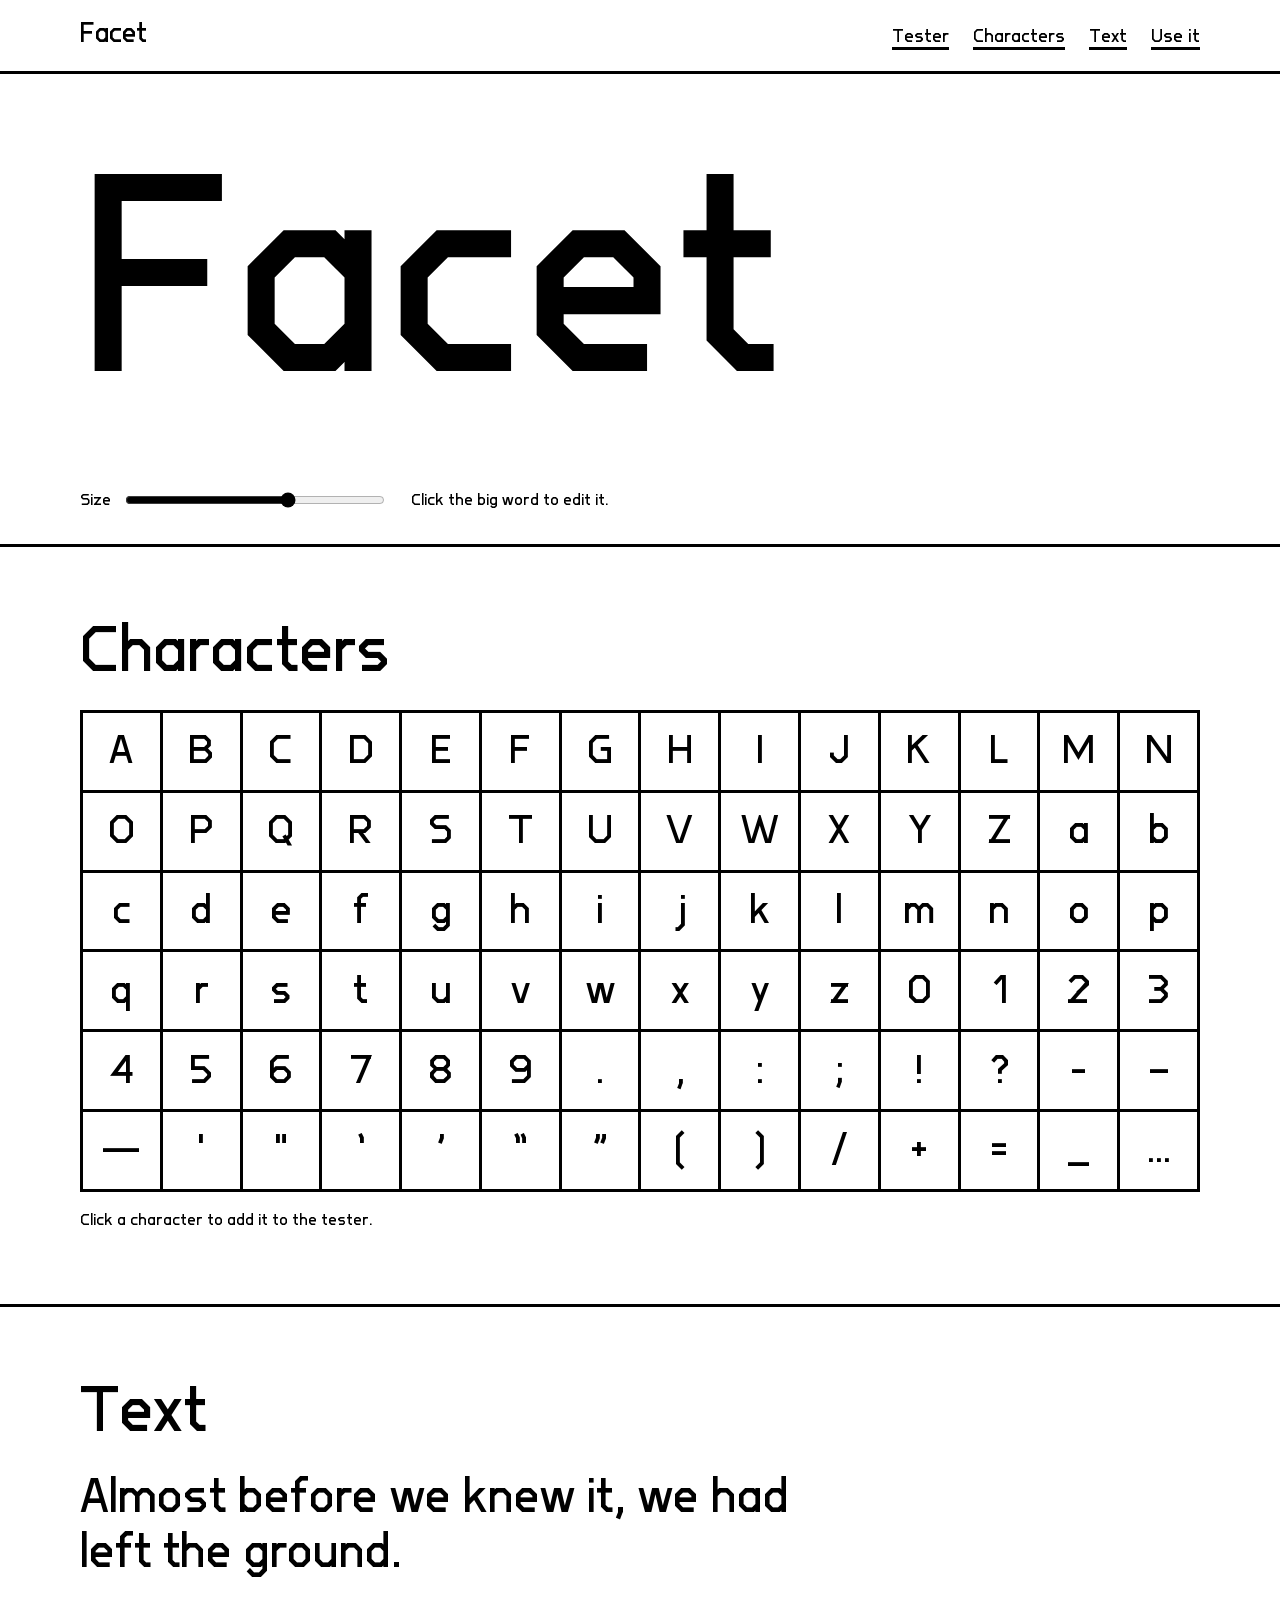
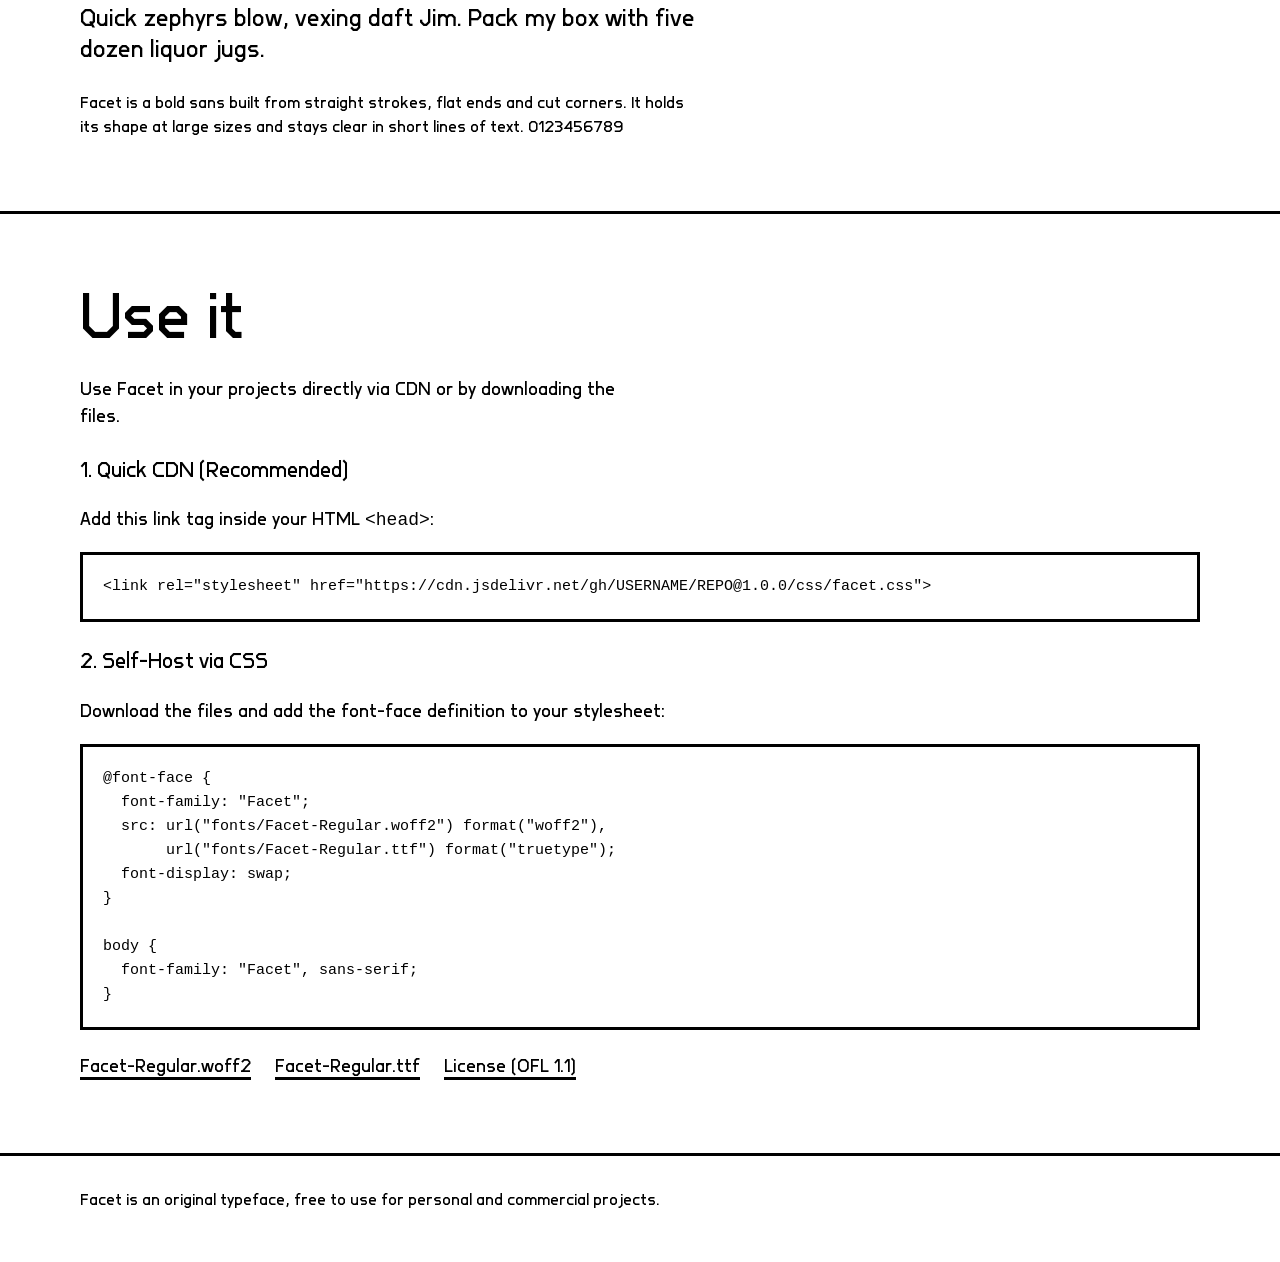
==== index.html @ 64d7d3c1 "Rename license file to LICENSE and update link" ====
<!DOCTYPE html>
<html lang="en">
<head>
<meta charset="utf-8">
<meta name="viewport" content="width=device-width, initial-scale=1">
<title>Facet</title>
<meta name="description" content="Facet is a bold sans built from straight strokes, flat ends and cut corners.">
<link rel="icon" href="data:image/svg+xml,%3Csvg xmlns='http://www.w3.org/2000/svg' viewBox='0 0 100 100'%3E%3Crect width='100' height='100' fill='%23000'/%3E%3Cpath d='M30 78V22h42v12H44v10h24v12H44v22z' fill='%23fff'/%3E%3C/svg%3E">
<link rel="preload" href="fonts/Facet-Regular.woff2" as="font" type="font/woff2" crossorigin>
<link rel="stylesheet" href="css/style.css">
</head>
<body>
<header>
  <div class="wrap">
    <p class="mark">Facet</p>
    <nav aria-label="Sections">
      <a href="#tester">Tester</a>
      <a href="#characters">Characters</a>
      <a href="#text">Text</a>
      <a href="#use">Use it</a>
    </nav>
  </div>
</header>

<main>
  <section id="tester">
    <div class="wrap">
      <h1 class="stage" id="stage" contenteditable="true" spellcheck="false" role="textbox" aria-label="Type here to test the font">Facet</h1>
      <div class="controls">
        <label for="size">Size
          <input id="size" type="range" min="30" max="140" value="100">
        </label>
        <span>Click the big word to edit it.</span>
      </div>
    </div>
  </section>

  <section id="characters">
    <div class="wrap">
      <h2>Characters</h2>
      <div class="grid" id="grid"></div>
      <p class="hint">Click a character to add it to the tester.</p>
    </div>
  </section>

  <section id="text">
    <div class="wrap">
      <h2>Text</h2>
      <p class="sample s48">Almost before we knew it, we had left the ground.</p>
      <p class="sample s24">Quick zephyrs blow, vexing daft Jim. Pack my box with five dozen liquor jugs.</p>
      <p class="sample s16">Facet is a bold sans built from straight strokes, flat ends and cut corners. It holds its shape at large sizes and stays clear in short lines of text. 0123456789</p>
    </div>
  </section>

  <section id="use">
    <div class="wrap">
      <h2>Use it</h2>
      <p class="lead">Use Facet in your projects directly via CDN or by downloading the files.</p>

      <h3>1. Quick CDN (Recommended)</h3>
      <p>Add this link tag inside your HTML <code>&lt;head&gt;</code>:</p>
      <pre class="code"><code>&lt;link rel="stylesheet" href="https://cdn.jsdelivr.net/gh/USERNAME/REPO@1.0.0/css/facet.css"&gt;</code></pre>

      <h3>2. Self-Host via CSS</h3>
      <p>Download the files and add the font-face definition to your stylesheet:</p>
      <pre class="code"><code>@font-face {
  font-family: "Facet";
  src: url("fonts/Facet-Regular.woff2") format("woff2"),
       url("fonts/Facet-Regular.ttf") format("truetype");
  font-display: swap;
}

body {
  font-family: "Facet", sans-serif;
}</code></pre>

      <p class="downloads">
        <a href="fonts/Facet-Regular.woff2" download>Facet-Regular.woff2</a>
        <a href="fonts/Facet-Regular.ttf" download>Facet-Regular.ttf</a>
        <a href="LICENSE" download>License (OFL 1.1)</a>
      </p>
    </div>
  </section>
</main>

<footer>
  <div class="wrap">
    <p>Facet is an original typeface, free to use for personal and commercial projects.</p>
  </div>
</footer>

<script src="js/main.js"></script>
</body>
</html>
---- css/style.css ----
@font-face {
  font-family: "Facet";
  src: url("../fonts/Facet-Regular.woff2") format("woff2"),
       url("../fonts/Facet-Regular.ttf") format("truetype");
  font-display: swap;
}

:root {
  color-scheme: light;
  --bg: #ffffff;
  --fg: #000000;
  --line: 3px;
}

*, *::before, *::after { box-sizing: border-box; }

html { scroll-behavior: smooth; }
@media (prefers-reduced-motion: reduce) { html { scroll-behavior: auto; } }

body {
  margin: 0;
  background: var(--bg);
  color: var(--fg);
  font-family: "Facet", "Helvetica Neue", Arial, sans-serif;
  font-size: 18px;
  line-height: 1.5;
}

a { color: inherit; text-decoration: underline; text-decoration-thickness: 3px; text-underline-offset: 5px; }
a:hover { text-decoration: none; }
:focus-visible { outline: 3px solid var(--fg); outline-offset: 3px; }

.wrap { max-width: 1200px; margin: 0 auto; padding: 0 clamp(16px, 4vw, 40px); }

header { border-bottom: var(--line) solid var(--fg); }
header .wrap { display: flex; flex-wrap: wrap; align-items: baseline; justify-content: space-between; gap: 8px 32px; padding-top: 20px; padding-bottom: 20px; }
.mark { margin: 0; font-size: 28px; line-height: 1; }
nav { display: flex; flex-wrap: wrap; gap: 8px 24px; }

section { border-bottom: var(--line) solid var(--fg); padding: clamp(32px, 6vw, 72px) 0; }
h2 { margin: 0 0 24px; font-size: clamp(36px, 6vw, 64px); font-weight: normal; line-height: 1.05; }

/* tester */
#tester { padding-bottom: 32px; }
.stage {
  --k: 1;
  margin: 0;
  font-size: calc(clamp(80px, 22vw, 320px) * var(--k));
  font-weight: normal;
  line-height: 1;
  min-height: 1.1em;
  overflow-wrap: anywhere;
  outline-offset: 8px;
  cursor: text;
}
.controls { display: flex; flex-wrap: wrap; align-items: center; gap: 12px 24px; margin-top: 32px; font-size: 16px; }
.controls label { display: flex; align-items: center; gap: 12px; }
input[type="range"] { accent-color: var(--fg); width: min(260px, 60vw); }

/* characters */
.grid {
  display: grid;
  grid-template-columns: repeat(auto-fill, minmax(76px, 1fr));
  gap: var(--line);
  background: var(--fg);
  border: var(--line) solid var(--fg);
}
.grid button {
  font: inherit;
  font-size: 40px;
  line-height: 1;
  aspect-ratio: 1;
  background: var(--bg);
  color: var(--fg);
  border: 0;
  border-radius: 0;
  cursor: pointer;
  padding: 0;
}
.grid button:hover, .grid button:focus-visible { background: var(--fg); color: var(--bg); outline: none; }
.hint { margin: 16px 0 0; font-size: 16px; }

/* text sizes */
.sample { margin: 0 0 24px; }
.s48 { font-size: clamp(32px, 6vw, 48px); line-height: 1.15; max-width: 24ch; }
.s24 { font-size: 24px; line-height: 1.3; max-width: 44ch; }
.s16 { font-size: 16px; line-height: 1.5; max-width: 62ch; margin-bottom: 0; }

/* use it */
.lead { margin: 0 0 24px; max-width: 52ch; }
.code {
  margin: 0 0 24px;
  padding: 20px;
  overflow-x: auto;
  border: var(--line) solid var(--fg);
  font-family: ui-monospace, "SFMono-Regular", Menlo, Consolas, monospace;
  font-size: 15px;
  line-height: 1.6;
}
.downloads { display: flex; flex-wrap: wrap; gap: 8px 24px; margin: 0; }

footer .wrap { padding-top: 32px; padding-bottom: 48px; font-size: 16px; }
footer p { margin: 0; max-width: 62ch; }
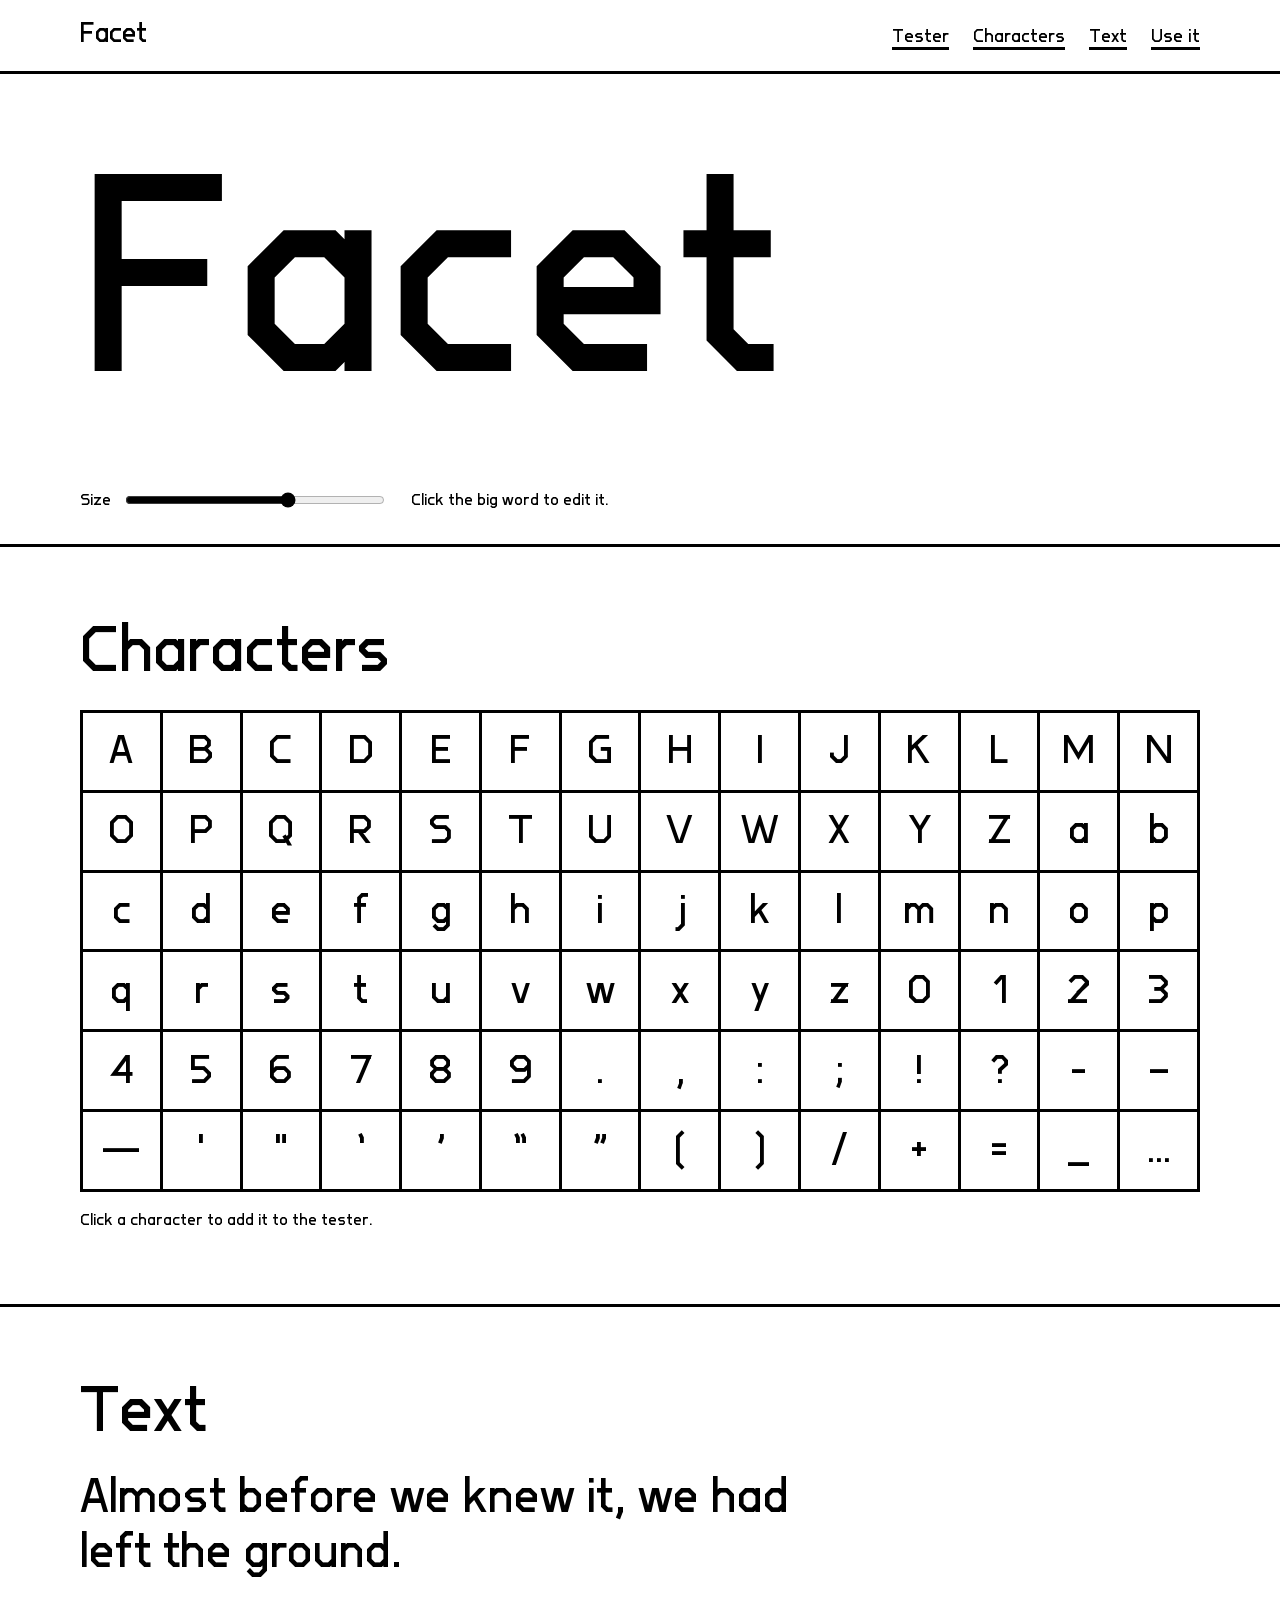
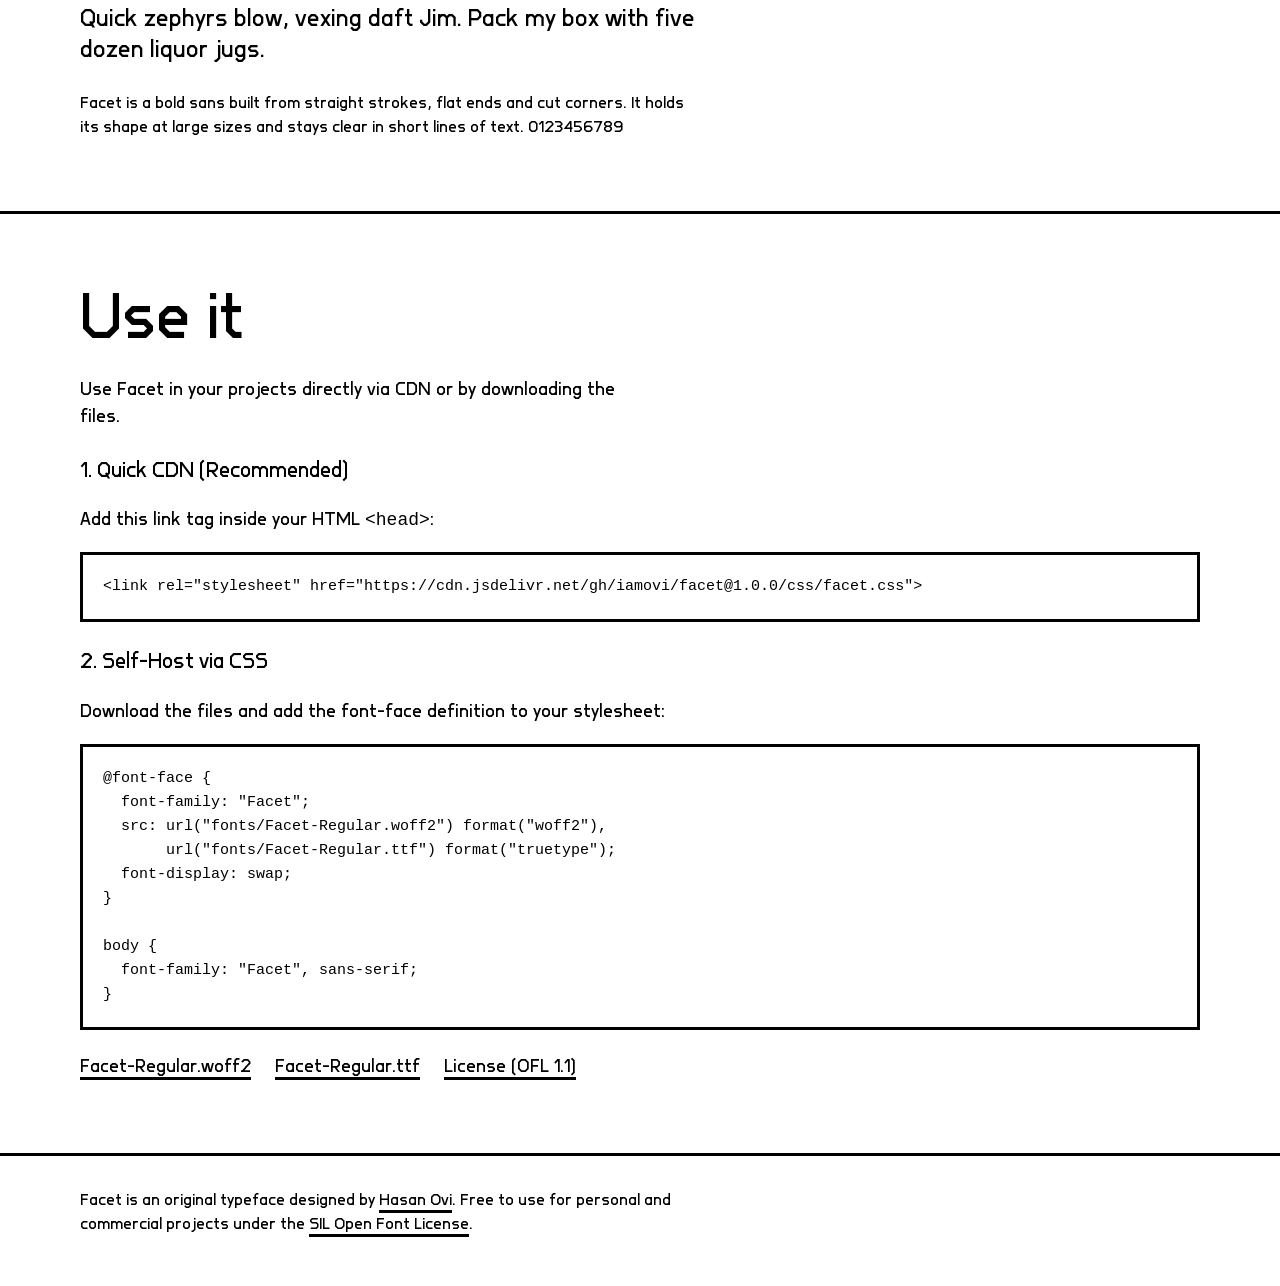
==== commit 2d875552: "Configure attribution for Hasan Ovi (iamovi) and add README.md" ====
--- a/index.html
+++ b/index.html
@@ -59,7 +59,7 @@
 
       <h3>1. Quick CDN (Recommended)</h3>
       <p>Add this link tag inside your HTML <code>&lt;head&gt;</code>:</p>
-      <pre class="code"><code>&lt;link rel="stylesheet" href="https://cdn.jsdelivr.net/gh/USERNAME/REPO@1.0.0/css/facet.css"&gt;</code></pre>
+      <pre class="code"><code>&lt;link rel="stylesheet" href="https://cdn.jsdelivr.net/gh/iamovi/facet@1.0.0/css/facet.css"&gt;</code></pre>
 
       <h3>2. Self-Host via CSS</h3>
       <p>Download the files and add the font-face definition to your stylesheet:</p>
@@ -85,7 +85,7 @@
 
 <footer>
   <div class="wrap">
-    <p>Facet is an original typeface, free to use for personal and commercial projects.</p>
+    <p>Facet is an original typeface designed by <a href="https://github.com/iamovi" target="_blank" rel="noopener">Hasan Ovi</a>. Free to use for personal and commercial projects under the <a href="LICENSE">SIL Open Font License</a>.</p>
   </div>
 </footer>
 
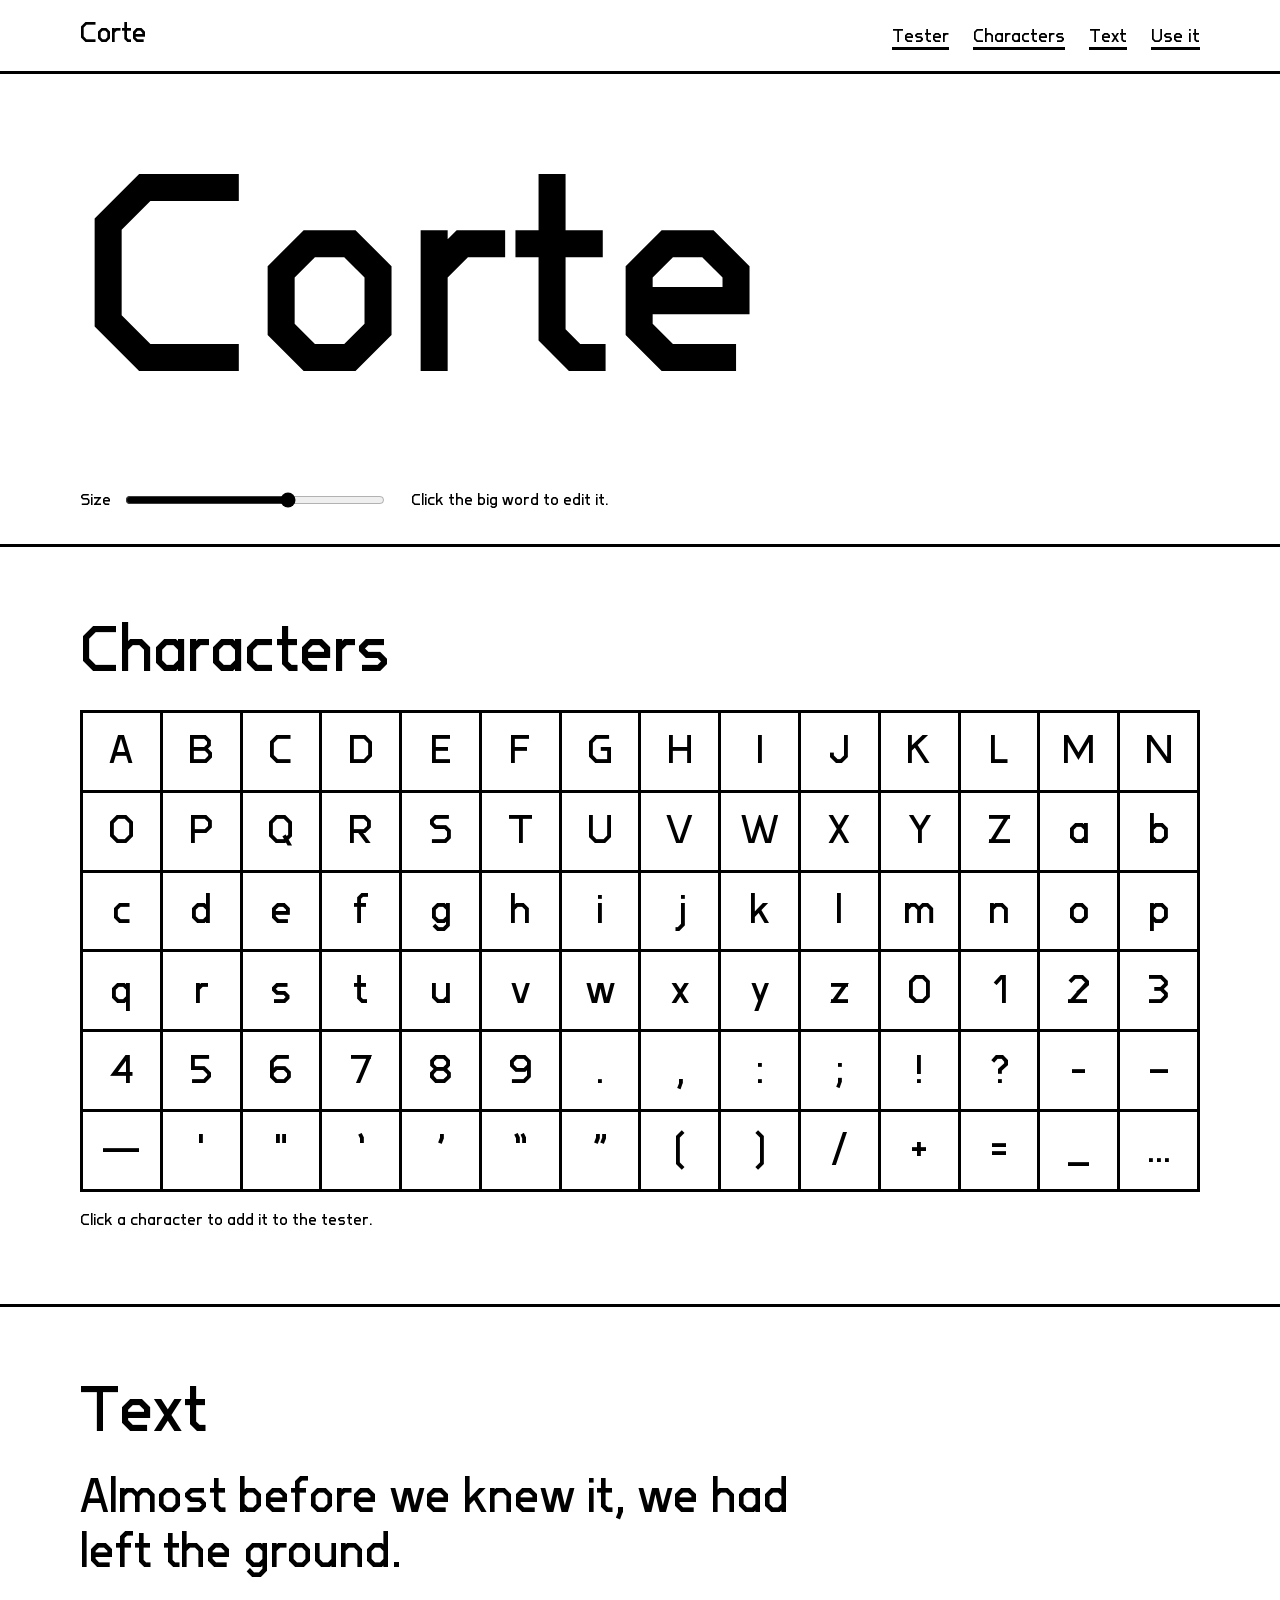
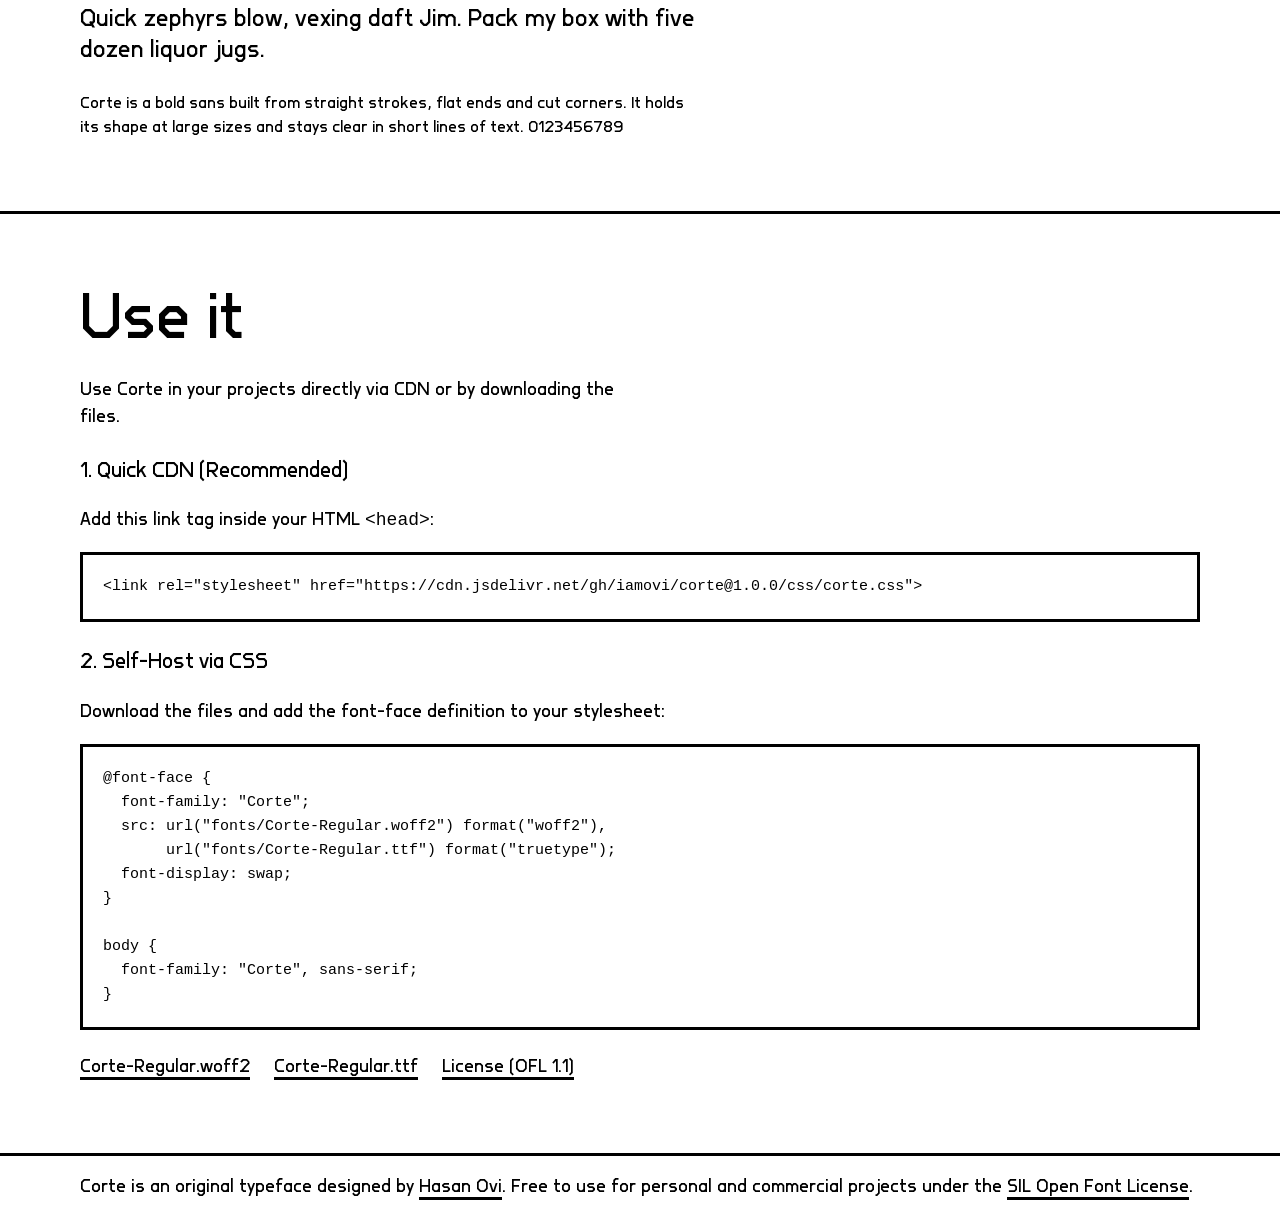
==== commit 9d52b432: "Rebrand font from Facet to Corte" ====
--- a/index.html
+++ b/index.html
@@ -3,16 +3,16 @@
 <head>
 <meta charset="utf-8">
 <meta name="viewport" content="width=device-width, initial-scale=1">
-<title>Facet</title>
-<meta name="description" content="Facet is a bold sans built from straight strokes, flat ends and cut corners.">
+<title>Corte</title>
+<meta name="description" content="Corte is a bold sans built from straight strokes, flat ends and cut corners.">
 <link rel="icon" href="data:image/svg+xml,%3Csvg xmlns='http://www.w3.org/2000/svg' viewBox='0 0 100 100'%3E%3Crect width='100' height='100' fill='%23000'/%3E%3Cpath d='M30 78V22h42v12H44v10h24v12H44v22z' fill='%23fff'/%3E%3C/svg%3E">
-<link rel="preload" href="fonts/Facet-Regular.woff2" as="font" type="font/woff2" crossorigin>
+<link rel="preload" href="fonts/Corte-Regular.woff2" as="font" type="font/woff2" crossorigin>
 <link rel="stylesheet" href="css/style.css">
 </head>
 <body>
 <header>
   <div class="wrap">
-    <p class="mark">Facet</p>
+    <p class="mark">Corte</p>
     <nav aria-label="Sections">
       <a href="#tester">Tester</a>
       <a href="#characters">Characters</a>
@@ -25,7 +25,7 @@
 <main>
   <section id="tester">
     <div class="wrap">
-      <h1 class="stage" id="stage" contenteditable="true" spellcheck="false" role="textbox" aria-label="Type here to test the font">Facet</h1>
+      <h1 class="stage" id="stage" contenteditable="true" spellcheck="false" role="textbox" aria-label="Type here to test the font">Corte</h1>
       <div class="controls">
         <label for="size">Size
           <input id="size" type="range" min="30" max="140" value="100">
@@ -48,35 +48,35 @@
       <h2>Text</h2>
       <p class="sample s48">Almost before we knew it, we had left the ground.</p>
       <p class="sample s24">Quick zephyrs blow, vexing daft Jim. Pack my box with five dozen liquor jugs.</p>
-      <p class="sample s16">Facet is a bold sans built from straight strokes, flat ends and cut corners. It holds its shape at large sizes and stays clear in short lines of text. 0123456789</p>
+      <p class="sample s16">Corte is a bold sans built from straight strokes, flat ends and cut corners. It holds its shape at large sizes and stays clear in short lines of text. 0123456789</p>
     </div>
   </section>
 
   <section id="use">
     <div class="wrap">
       <h2>Use it</h2>
-      <p class="lead">Use Facet in your projects directly via CDN or by downloading the files.</p>
+      <p class="lead">Use Corte in your projects directly via CDN or by downloading the files.</p>
 
       <h3>1. Quick CDN (Recommended)</h3>
       <p>Add this link tag inside your HTML <code>&lt;head&gt;</code>:</p>
-      <pre class="code"><code>&lt;link rel="stylesheet" href="https://cdn.jsdelivr.net/gh/iamovi/facet@1.0.0/css/facet.css"&gt;</code></pre>
+      <pre class="code"><code>&lt;link rel="stylesheet" href="https://cdn.jsdelivr.net/gh/iamovi/corte@1.0.0/css/corte.css"&gt;</code></pre>
 
       <h3>2. Self-Host via CSS</h3>
       <p>Download the files and add the font-face definition to your stylesheet:</p>
       <pre class="code"><code>@font-face {
-  font-family: "Facet";
-  src: url("fonts/Facet-Regular.woff2") format("woff2"),
-       url("fonts/Facet-Regular.ttf") format("truetype");
+  font-family: "Corte";
+  src: url("fonts/Corte-Regular.woff2") format("woff2"),
+       url("fonts/Corte-Regular.ttf") format("truetype");
   font-display: swap;
 }
 
 body {
-  font-family: "Facet", sans-serif;
+  font-family: "Corte", sans-serif;
 }</code></pre>
 
       <p class="downloads">
-        <a href="fonts/Facet-Regular.woff2" download>Facet-Regular.woff2</a>
-        <a href="fonts/Facet-Regular.ttf" download>Facet-Regular.ttf</a>
+        <a href="fonts/Corte-Regular.woff2" download>Corte-Regular.woff2</a>
+        <a href="fonts/Corte-Regular.ttf" download>Corte-Regular.ttf</a>
         <a href="LICENSE" download>License (OFL 1.1)</a>
       </p>
     </div>
@@ -85,7 +85,7 @@
 
 <footer>
   <div class="wrap">
-    <p>Facet is an original typeface designed by <a href="https://github.com/iamovi" target="_blank" rel="noopener">Hasan Ovi</a>. Free to use for personal and commercial projects under the <a href="LICENSE">SIL Open Font License</a>.</p>
+    <p>Corte is an original typeface designed by <a href="https://github.com/iamovi" target="_blank" rel="noopener">Hasan Ovi</a>. Free to use for personal and commercial projects under the <a href="LICENSE">SIL Open Font License</a>.</p>
   </div>
 </footer>
 
--- a/css/style.css
+++ b/css/style.css
@@ -1,7 +1,7 @@
 @font-face {
-  font-family: "Facet";
-  src: url("../fonts/Facet-Regular.woff2") format("woff2"),
-       url("../fonts/Facet-Regular.ttf") format("truetype");
+  font-family: "Corte";
+  src: url("../fonts/Corte-Regular.woff2") format("woff2"),
+       url("../fonts/Corte-Regular.ttf") format("truetype");
   font-display: swap;
 }
 
@@ -21,7 +21,7 @@
   margin: 0;
   background: var(--bg);
   color: var(--fg);
-  font-family: "Facet", "Helvetica Neue", Arial, sans-serif;
+  font-family: "Corte", "Helvetica Neue", Arial, sans-serif;
   font-size: 18px;
   line-height: 1.5;
 }
@@ -98,6 +98,3 @@
   line-height: 1.6;
 }
 .downloads { display: flex; flex-wrap: wrap; gap: 8px 24px; margin: 0; }
-
-footer .wrap { padding-top: 32px; padding-bottom: 48px; font-size: 16px; }
-footer p { margin: 0; max-width: 62ch; }
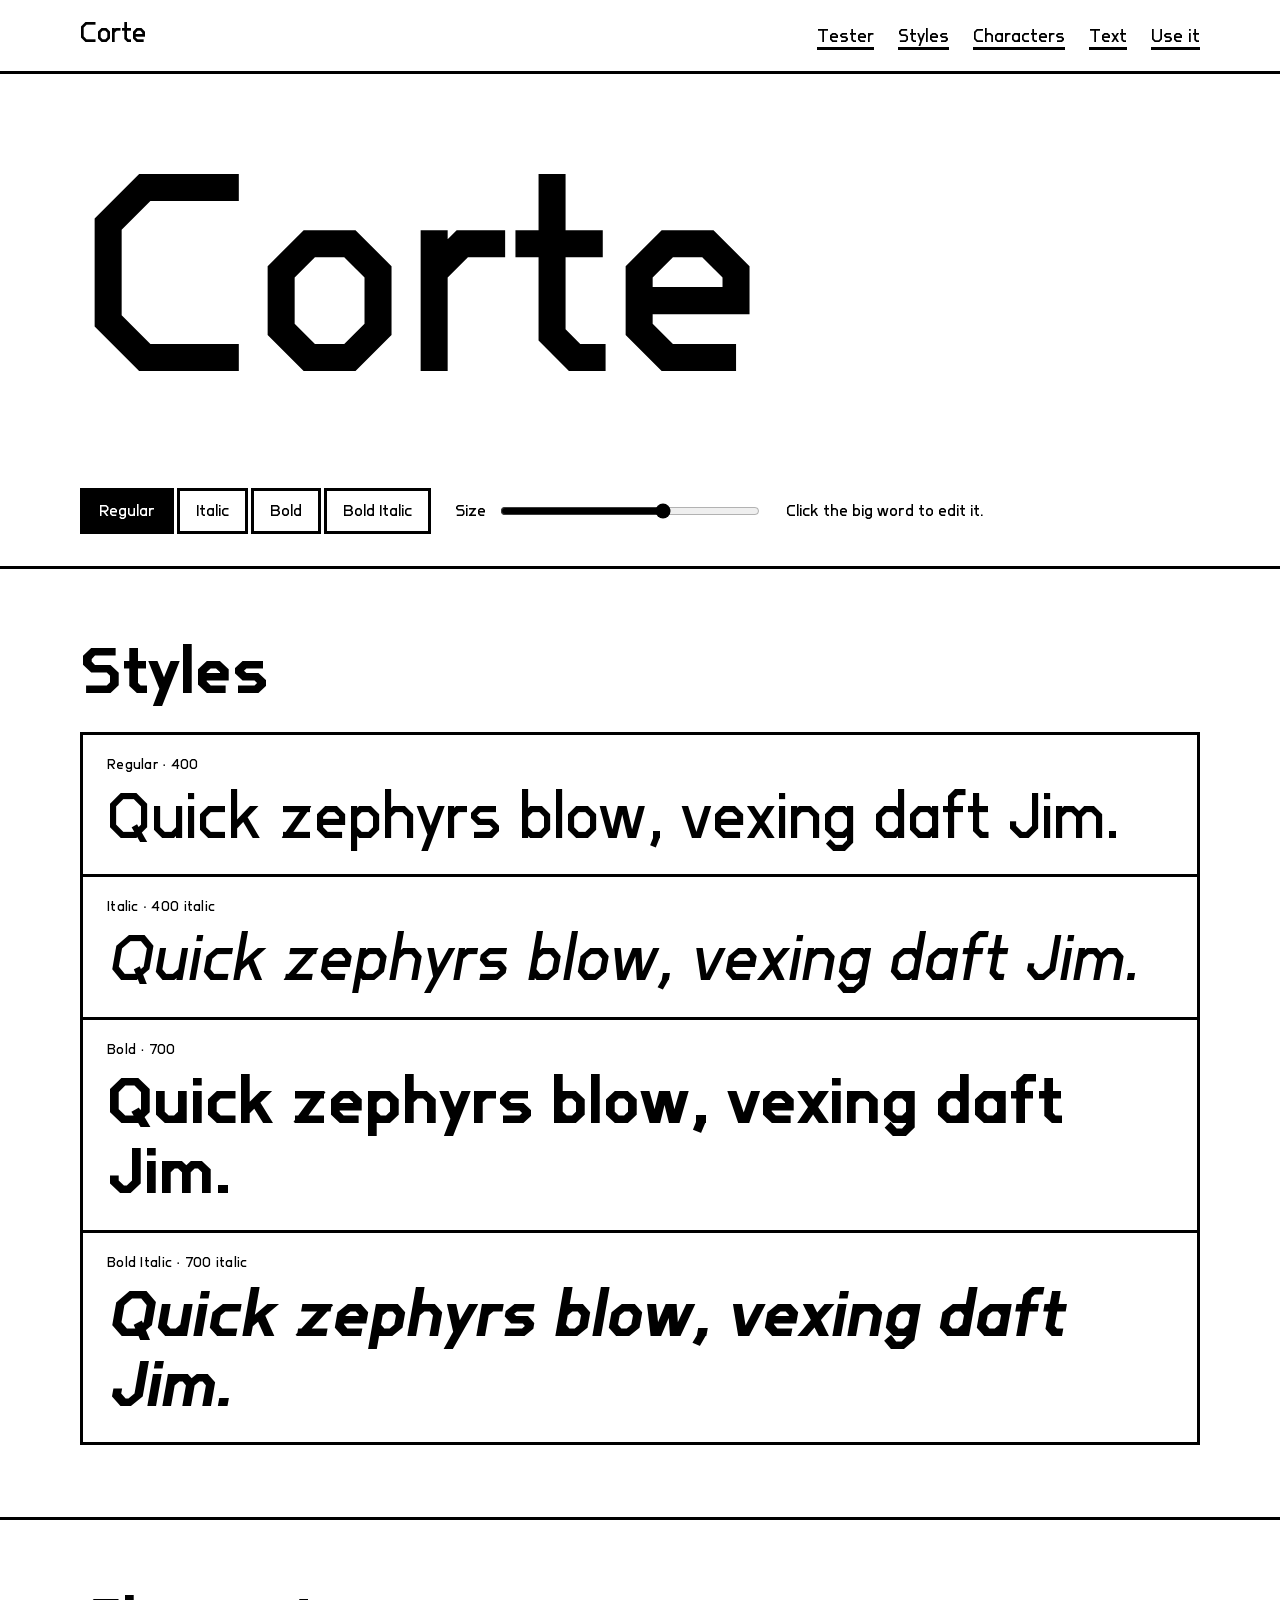
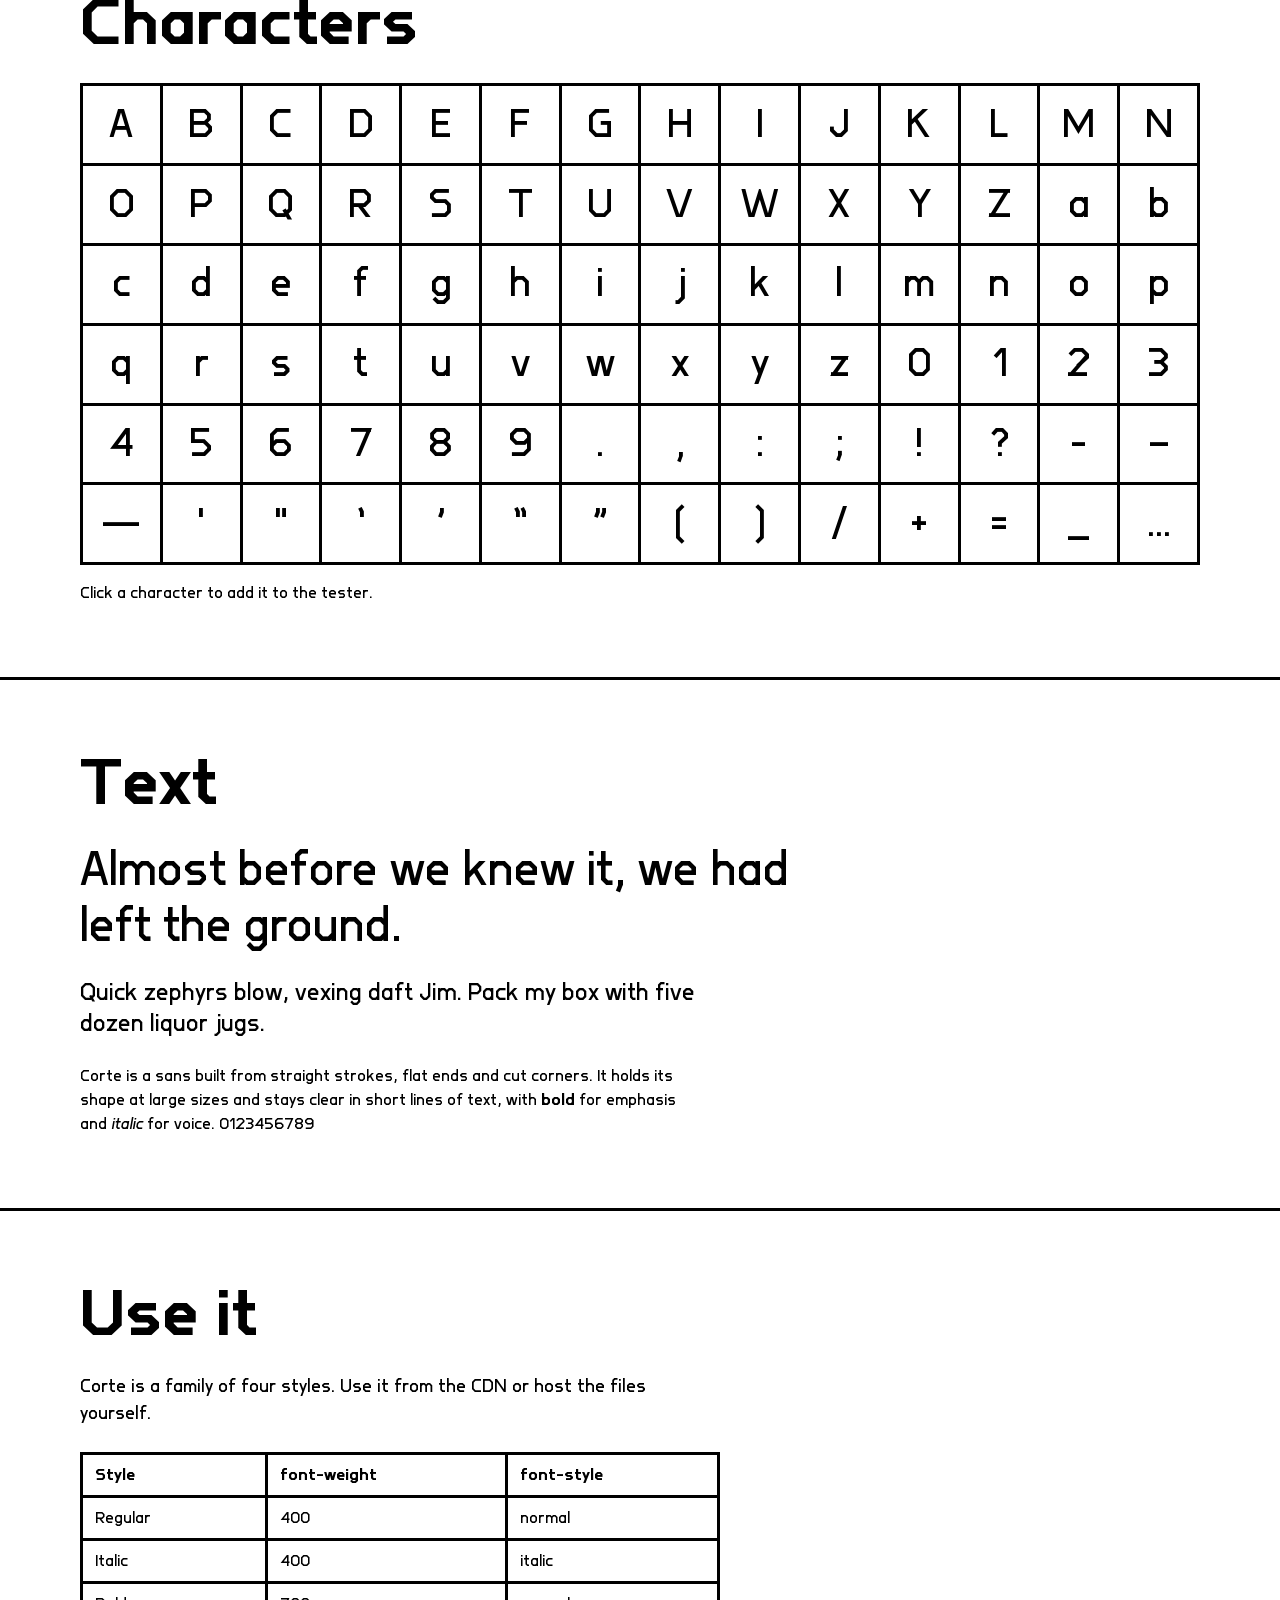
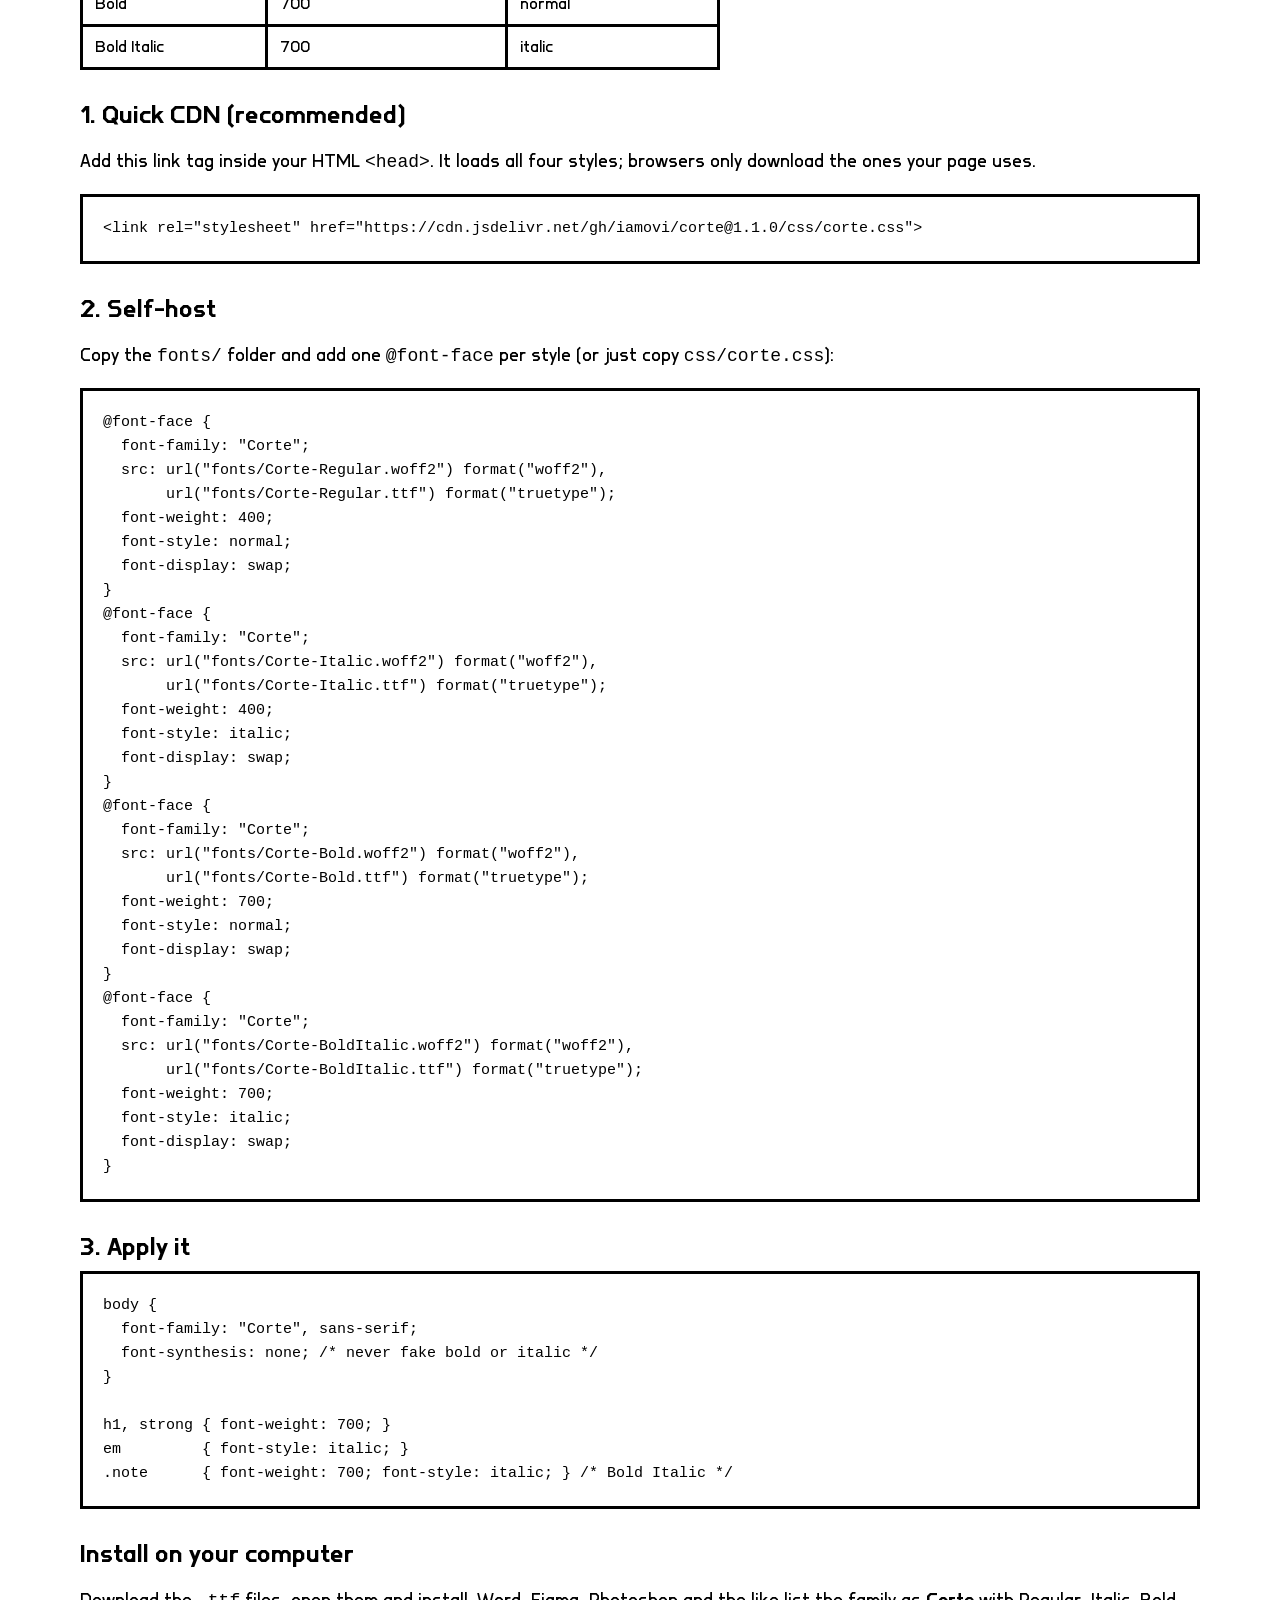
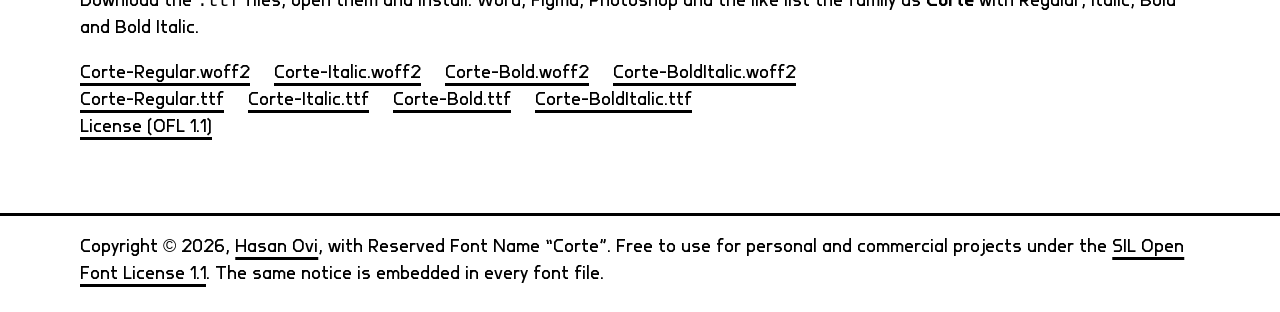
==== commit 5987e8d7: "Add Bold, Italic, Bold Italic, license metadata, v1.1.0" ====
--- a/index.html
+++ b/index.html
@@ -4,9 +4,11 @@
 <meta charset="utf-8">
 <meta name="viewport" content="width=device-width, initial-scale=1">
 <title>Corte</title>
-<meta name="description" content="Corte is a bold sans built from straight strokes, flat ends and cut corners.">
-<link rel="icon" href="data:image/svg+xml,%3Csvg xmlns='http://www.w3.org/2000/svg' viewBox='0 0 100 100'%3E%3Crect width='100' height='100' fill='%23000'/%3E%3Cpath d='M30 78V22h42v12H44v10h24v12H44v22z' fill='%23fff'/%3E%3C/svg%3E">
+<meta name="description" content="Corte is a sans-serif typeface built from straight strokes, flat ends and cut corners. Regular, Italic, Bold and Bold Italic. Free under the SIL Open Font License.">
+<link rel="icon" href="data:image/svg+xml,%3Csvg xmlns='http://www.w3.org/2000/svg' viewBox='0 0 100 100'%3E%3Crect width='100' height='100' fill='%23000'/%3E%3Cpath d='M74 22H42L26 38v24l16 16h32v-12H46l-8-8V42l8-8h28z' fill='%23fff'/%3E%3C/svg%3E">
 <link rel="preload" href="fonts/Corte-Regular.woff2" as="font" type="font/woff2" crossorigin>
+<link rel="preload" href="fonts/Corte-Bold.woff2" as="font" type="font/woff2" crossorigin>
+<link rel="stylesheet" href="css/corte.css">
 <link rel="stylesheet" href="css/style.css">
 </head>
 <body>
@@ -15,6 +17,7 @@
     <p class="mark">Corte</p>
     <nav aria-label="Sections">
       <a href="#tester">Tester</a>
+      <a href="#styles">Styles</a>
       <a href="#characters">Characters</a>
       <a href="#text">Text</a>
       <a href="#use">Use it</a>
@@ -27,10 +30,40 @@
     <div class="wrap">
       <h1 class="stage" id="stage" contenteditable="true" spellcheck="false" role="textbox" aria-label="Type here to test the font">Corte</h1>
       <div class="controls">
+        <div class="styles" id="styleSwitch" role="group" aria-label="Font style">
+          <button type="button" data-weight="400" data-style="normal" aria-pressed="true">Regular</button>
+          <button type="button" data-weight="400" data-style="italic" aria-pressed="false">Italic</button>
+          <button type="button" data-weight="700" data-style="normal" aria-pressed="false">Bold</button>
+          <button type="button" data-weight="700" data-style="italic" aria-pressed="false">Bold Italic</button>
+        </div>
         <label for="size">Size
           <input id="size" type="range" min="30" max="140" value="100">
         </label>
         <span>Click the big word to edit it.</span>
+      </div>
+    </div>
+  </section>
+
+  <section id="styles">
+    <div class="wrap">
+      <h2>Styles</h2>
+      <div class="specimens">
+        <div>
+          <p class="label">Regular &middot; 400</p>
+          <p class="big w400">Quick zephyrs blow, vexing daft Jim.</p>
+        </div>
+        <div>
+          <p class="label">Italic &middot; 400 italic</p>
+          <p class="big w400i">Quick zephyrs blow, vexing daft Jim.</p>
+        </div>
+        <div>
+          <p class="label">Bold &middot; 700</p>
+          <p class="big w700">Quick zephyrs blow, vexing daft Jim.</p>
+        </div>
+        <div>
+          <p class="label">Bold Italic &middot; 700 italic</p>
+          <p class="big w700i">Quick zephyrs blow, vexing daft Jim.</p>
+        </div>
       </div>
     </div>
   </section>
@@ -48,35 +81,90 @@
       <h2>Text</h2>
       <p class="sample s48">Almost before we knew it, we had left the ground.</p>
       <p class="sample s24">Quick zephyrs blow, vexing daft Jim. Pack my box with five dozen liquor jugs.</p>
-      <p class="sample s16">Corte is a bold sans built from straight strokes, flat ends and cut corners. It holds its shape at large sizes and stays clear in short lines of text. 0123456789</p>
+      <p class="sample s16">Corte is a sans built from straight strokes, flat ends and cut corners. It holds its shape at large sizes and stays clear in short lines of text, with <strong>bold</strong> for emphasis and <em>italic</em> for voice. 0123456789</p>
     </div>
   </section>
 
   <section id="use">
     <div class="wrap">
       <h2>Use it</h2>
-      <p class="lead">Use Corte in your projects directly via CDN or by downloading the files.</p>
+      <p class="lead">Corte is a family of four styles. Use it from the CDN or host the files yourself.</p>
 
-      <h3>1. Quick CDN (Recommended)</h3>
-      <p>Add this link tag inside your HTML <code>&lt;head&gt;</code>:</p>
-      <pre class="code"><code>&lt;link rel="stylesheet" href="https://cdn.jsdelivr.net/gh/iamovi/corte@1.0.0/css/corte.css"&gt;</code></pre>
+      <table class="table">
+        <thead><tr><th>Style</th><th>font-weight</th><th>font-style</th></tr></thead>
+        <tbody>
+          <tr><td>Regular</td><td>400</td><td>normal</td></tr>
+          <tr><td>Italic</td><td>400</td><td>italic</td></tr>
+          <tr><td>Bold</td><td>700</td><td>normal</td></tr>
+          <tr><td>Bold Italic</td><td>700</td><td>italic</td></tr>
+        </tbody>
+      </table>
 
-      <h3>2. Self-Host via CSS</h3>
-      <p>Download the files and add the font-face definition to your stylesheet:</p>
+      <h3>1. Quick CDN (recommended)</h3>
+      <p>Add this link tag inside your HTML <code>&lt;head&gt;</code>. It loads all four styles; browsers only download the ones your page uses.</p>
+      <pre class="code"><code>&lt;link rel="stylesheet" href="https://cdn.jsdelivr.net/gh/iamovi/corte@1.1.0/css/corte.css"&gt;</code></pre>
+
+      <h3>2. Self-host</h3>
+      <p>Copy the <code>fonts/</code> folder and add one <code>@font-face</code> per style (or just copy <code>css/corte.css</code>):</p>
       <pre class="code"><code>@font-face {
   font-family: "Corte";
   src: url("fonts/Corte-Regular.woff2") format("woff2"),
        url("fonts/Corte-Regular.ttf") format("truetype");
+  font-weight: 400;
+  font-style: normal;
   font-display: swap;
 }
+@font-face {
+  font-family: "Corte";
+  src: url("fonts/Corte-Italic.woff2") format("woff2"),
+       url("fonts/Corte-Italic.ttf") format("truetype");
+  font-weight: 400;
+  font-style: italic;
+  font-display: swap;
+}
+@font-face {
+  font-family: "Corte";
+  src: url("fonts/Corte-Bold.woff2") format("woff2"),
+       url("fonts/Corte-Bold.ttf") format("truetype");
+  font-weight: 700;
+  font-style: normal;
+  font-display: swap;
+}
+@font-face {
+  font-family: "Corte";
+  src: url("fonts/Corte-BoldItalic.woff2") format("woff2"),
+       url("fonts/Corte-BoldItalic.ttf") format("truetype");
+  font-weight: 700;
+  font-style: italic;
+  font-display: swap;
+}</code></pre>
 
-body {
+      <h3>3. Apply it</h3>
+      <pre class="code"><code>body {
   font-family: "Corte", sans-serif;
-}</code></pre>
+  font-synthesis: none; /* never fake bold or italic */
+}
+
+h1, strong { font-weight: 700; }
+em         { font-style: italic; }
+.note      { font-weight: 700; font-style: italic; } /* Bold Italic */</code></pre>
+
+      <h3>Install on your computer</h3>
+      <p>Download the <code>.ttf</code> files, open them and install. Word, Figma, Photoshop and the like list the family as <strong>Corte</strong> with Regular, Italic, Bold and Bold Italic.</p>
 
       <p class="downloads">
         <a href="fonts/Corte-Regular.woff2" download>Corte-Regular.woff2</a>
+        <a href="fonts/Corte-Italic.woff2" download>Corte-Italic.woff2</a>
+        <a href="fonts/Corte-Bold.woff2" download>Corte-Bold.woff2</a>
+        <a href="fonts/Corte-BoldItalic.woff2" download>Corte-BoldItalic.woff2</a>
+      </p>
+      <p class="downloads">
         <a href="fonts/Corte-Regular.ttf" download>Corte-Regular.ttf</a>
+        <a href="fonts/Corte-Italic.ttf" download>Corte-Italic.ttf</a>
+        <a href="fonts/Corte-Bold.ttf" download>Corte-Bold.ttf</a>
+        <a href="fonts/Corte-BoldItalic.ttf" download>Corte-BoldItalic.ttf</a>
+      </p>
+      <p class="downloads">
         <a href="LICENSE" download>License (OFL 1.1)</a>
       </p>
     </div>
@@ -85,7 +173,7 @@
 
 <footer>
   <div class="wrap">
-    <p>Corte is an original typeface designed by <a href="https://github.com/iamovi" target="_blank" rel="noopener">Hasan Ovi</a>. Free to use for personal and commercial projects under the <a href="LICENSE">SIL Open Font License</a>.</p>
+    <p>Copyright &copy; 2026, <a href="https://github.com/iamovi" target="_blank" rel="noopener">Hasan Ovi</a>, with Reserved Font Name &ldquo;Corte&rdquo;. Free to use for personal and commercial projects under the <a href="LICENSE">SIL Open Font License 1.1</a>. The same notice is embedded in every font file.</p>
   </div>
 </footer>
 
--- a/css/corte.css
+++ b/css/corte.css
@@ -0,0 +1,38 @@
+/*!
+ * Corte 1.1.0 — Regular, Italic, Bold, Bold Italic
+ * Copyright (c) 2026, Hasan Ovi (https://github.com/iamovi),
+ * with Reserved Font Name "Corte".
+ * Licensed under the SIL Open Font License, Version 1.1 (https://openfontlicense.org)
+ */
+@font-face {
+  font-family: "Corte";
+  src: url("../fonts/Corte-Regular.woff2") format("woff2"),
+       url("../fonts/Corte-Regular.ttf") format("truetype");
+  font-weight: 400;
+  font-style: normal;
+  font-display: swap;
+}
+@font-face {
+  font-family: "Corte";
+  src: url("../fonts/Corte-Italic.woff2") format("woff2"),
+       url("../fonts/Corte-Italic.ttf") format("truetype");
+  font-weight: 400;
+  font-style: italic;
+  font-display: swap;
+}
+@font-face {
+  font-family: "Corte";
+  src: url("../fonts/Corte-Bold.woff2") format("woff2"),
+       url("../fonts/Corte-Bold.ttf") format("truetype");
+  font-weight: 700;
+  font-style: normal;
+  font-display: swap;
+}
+@font-face {
+  font-family: "Corte";
+  src: url("../fonts/Corte-BoldItalic.woff2") format("woff2"),
+       url("../fonts/Corte-BoldItalic.ttf") format("truetype");
+  font-weight: 700;
+  font-style: italic;
+  font-display: swap;
+}
--- a/css/style.css
+++ b/css/style.css
@@ -1,10 +1,3 @@
-@font-face {
-  font-family: "Corte";
-  src: url("../fonts/Corte-Regular.woff2") format("woff2"),
-       url("../fonts/Corte-Regular.ttf") format("truetype");
-  font-display: swap;
-}
-
 :root {
   color-scheme: light;
   --bg: #ffffff;
@@ -24,6 +17,7 @@
   font-family: "Corte", "Helvetica Neue", Arial, sans-serif;
   font-size: 18px;
   line-height: 1.5;
+  font-synthesis: none;
 }
 
 a { color: inherit; text-decoration: underline; text-decoration-thickness: 3px; text-underline-offset: 5px; }
@@ -38,7 +32,10 @@
 nav { display: flex; flex-wrap: wrap; gap: 8px 24px; }
 
 section { border-bottom: var(--line) solid var(--fg); padding: clamp(32px, 6vw, 72px) 0; }
-h2 { margin: 0 0 24px; font-size: clamp(36px, 6vw, 64px); font-weight: normal; line-height: 1.05; }
+h2 { margin: 0 0 24px; font-size: clamp(36px, 6vw, 64px); font-weight: 700; line-height: 1.05; }
+h3 { margin: 32px 0 8px; font-size: 24px; font-weight: 700; line-height: 1.2; }
+strong, b { font-weight: 700; }
+em, i { font-style: italic; }
 
 /* tester */
 #tester { padding-bottom: 32px; }
@@ -46,7 +43,7 @@
   --k: 1;
   margin: 0;
   font-size: calc(clamp(80px, 22vw, 320px) * var(--k));
-  font-weight: normal;
+  font-weight: 400;
   line-height: 1;
   min-height: 1.1em;
   overflow-wrap: anywhere;
@@ -56,6 +53,32 @@
 .controls { display: flex; flex-wrap: wrap; align-items: center; gap: 12px 24px; margin-top: 32px; font-size: 16px; }
 .controls label { display: flex; align-items: center; gap: 12px; }
 input[type="range"] { accent-color: var(--fg); width: min(260px, 60vw); }
+
+/* style switch */
+.styles { display: flex; flex-wrap: wrap; gap: var(--line); }
+.styles button {
+  font: inherit;
+  font-size: 16px;
+  padding: 8px 16px;
+  background: var(--bg);
+  color: var(--fg);
+  border: var(--line) solid var(--fg);
+  border-radius: 0;
+  cursor: pointer;
+}
+.styles button[aria-pressed="true"] { background: var(--fg); color: var(--bg); }
+.styles button:focus-visible { outline: 3px solid var(--fg); outline-offset: 3px; }
+
+/* styles */
+.specimens { display: grid; gap: 0; border: var(--line) solid var(--fg); }
+.specimens > div { padding: 20px 24px; border-bottom: var(--line) solid var(--fg); }
+.specimens > div:last-child { border-bottom: 0; }
+.specimens .label { margin: 0 0 8px; font-size: 14px; font-weight: 400; font-style: normal; letter-spacing: .02em; }
+.specimens .big { margin: 0; font-size: clamp(32px, 6vw, 64px); line-height: 1.1; overflow-wrap: anywhere; }
+.w400 { font-weight: 400; font-style: normal; }
+.w400i { font-weight: 400; font-style: italic; }
+.w700 { font-weight: 700; font-style: normal; }
+.w700i { font-weight: 700; font-style: italic; }
 
 /* characters */
 .grid {
@@ -88,6 +111,9 @@
 
 /* use it */
 .lead { margin: 0 0 24px; max-width: 52ch; }
+.table { width: 100%; max-width: 640px; border-collapse: collapse; margin: 0 0 24px; font-size: 16px; }
+.table th, .table td { text-align: left; padding: 8px 12px; border: var(--line) solid var(--fg); font-weight: 400; }
+.table th { font-weight: 700; }
 .code {
   margin: 0 0 24px;
   padding: 20px;
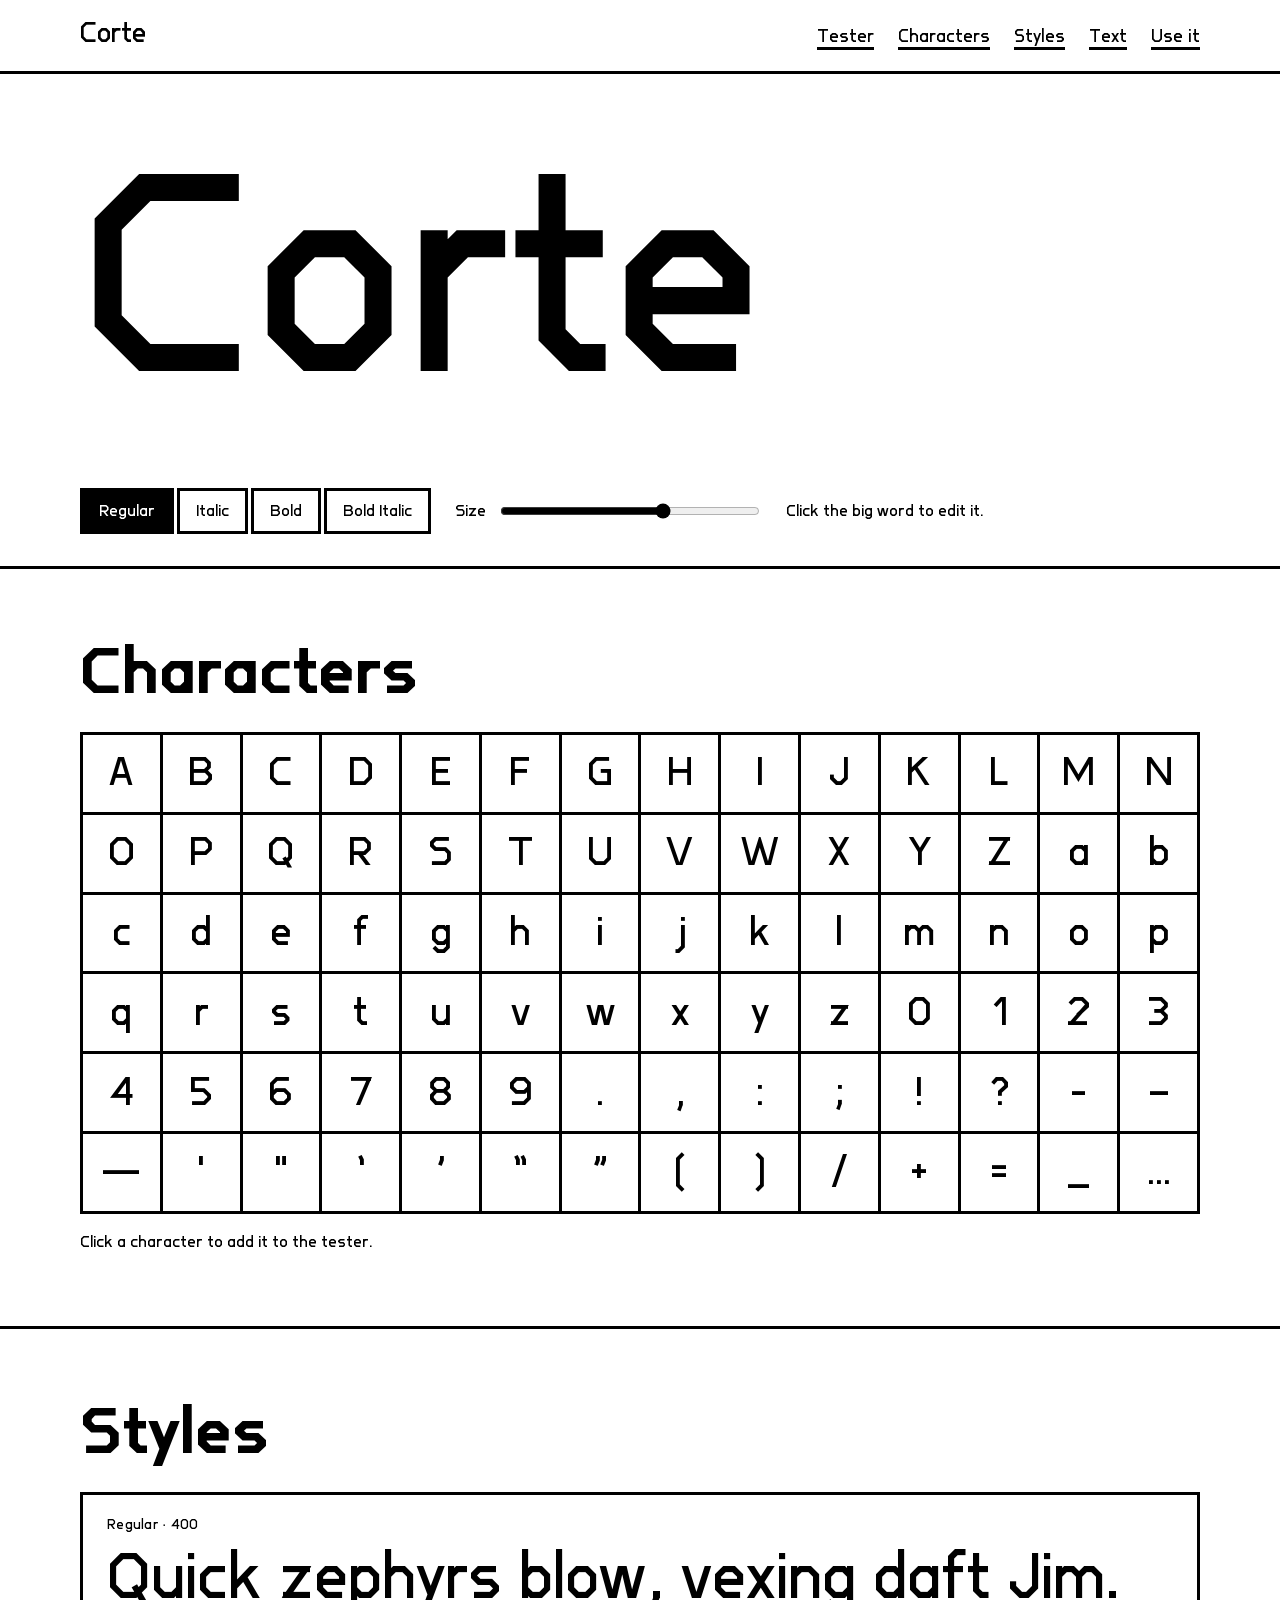
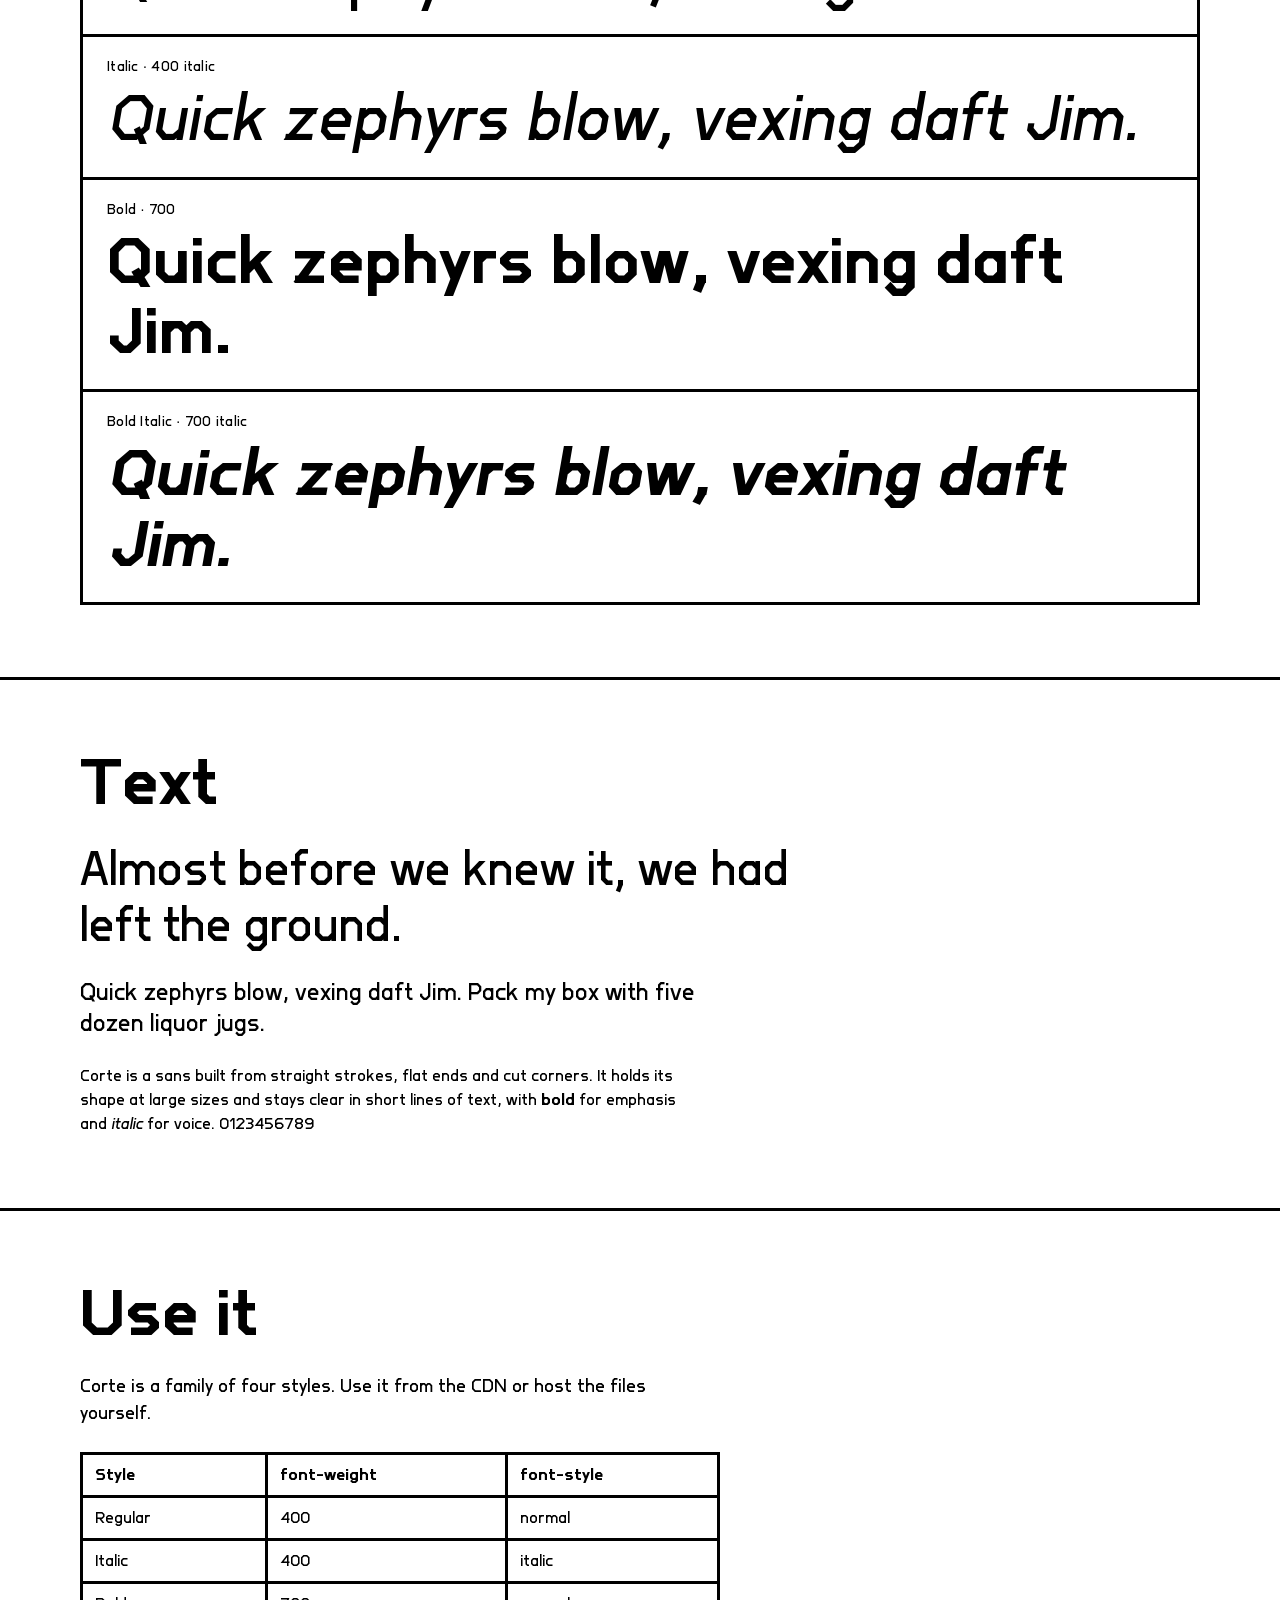
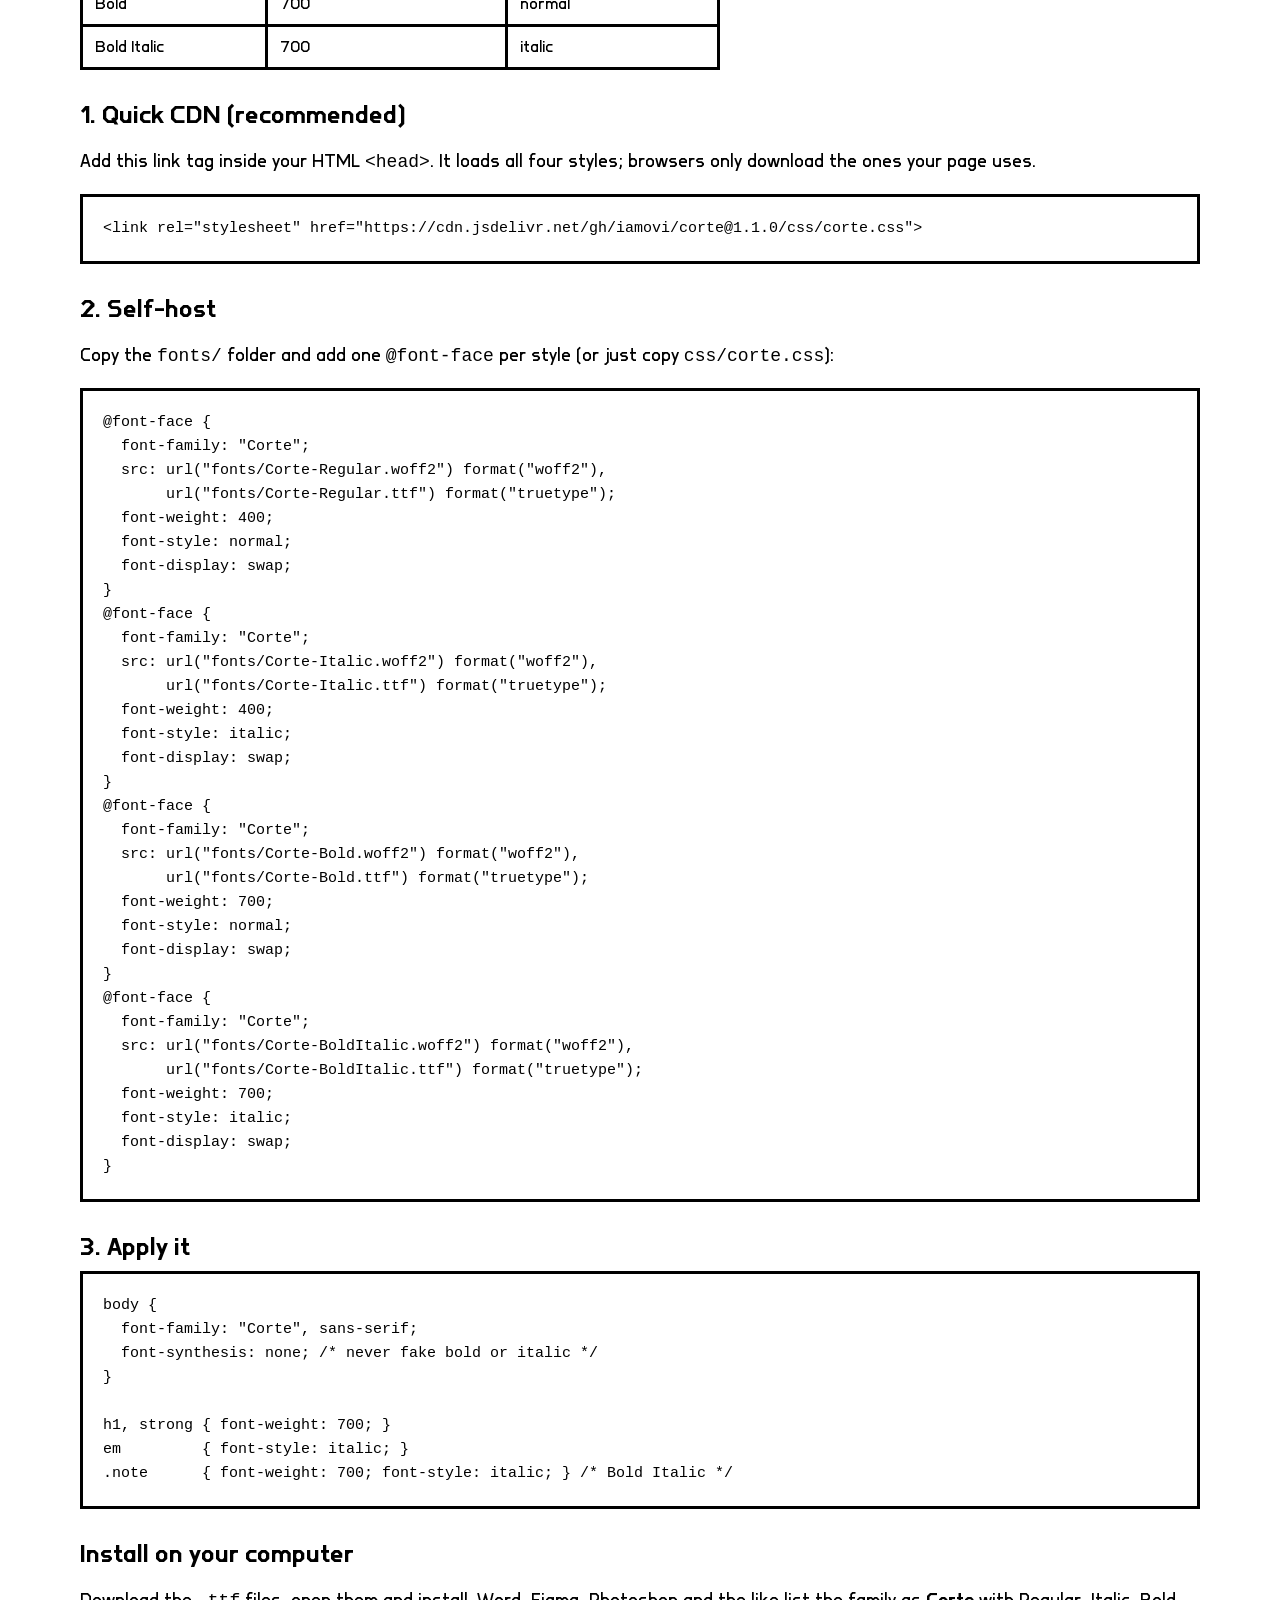
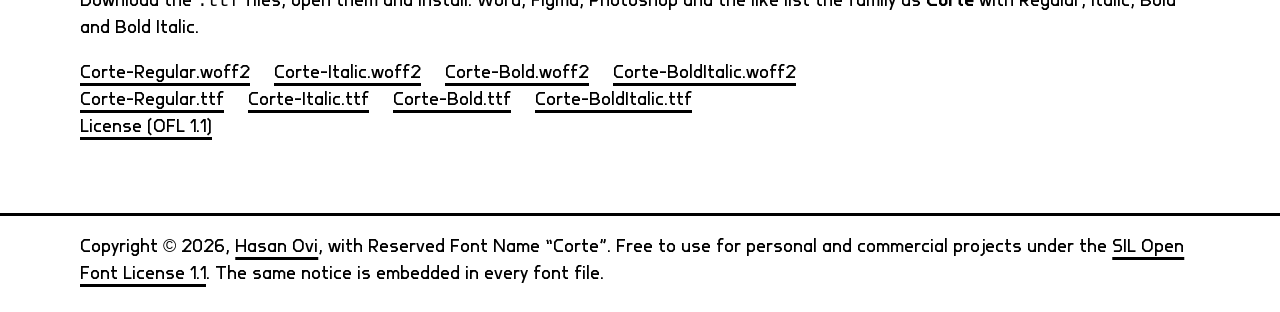
==== commit 82ec2152: "Move Styles section below Characters" ====
--- a/index.html
+++ b/index.html
@@ -17,8 +17,8 @@
     <p class="mark">Corte</p>
     <nav aria-label="Sections">
       <a href="#tester">Tester</a>
+      <a href="#characters">Characters</a>
       <a href="#styles">Styles</a>
-      <a href="#characters">Characters</a>
       <a href="#text">Text</a>
       <a href="#use">Use it</a>
     </nav>
@@ -44,6 +44,14 @@
     </div>
   </section>
 
+  <section id="characters">
+    <div class="wrap">
+      <h2>Characters</h2>
+      <div class="grid" id="grid"></div>
+      <p class="hint">Click a character to add it to the tester.</p>
+    </div>
+  </section>
+
   <section id="styles">
     <div class="wrap">
       <h2>Styles</h2>
@@ -65,14 +73,6 @@
           <p class="big w700i">Quick zephyrs blow, vexing daft Jim.</p>
         </div>
       </div>
-    </div>
-  </section>
-
-  <section id="characters">
-    <div class="wrap">
-      <h2>Characters</h2>
-      <div class="grid" id="grid"></div>
-      <p class="hint">Click a character to add it to the tester.</p>
     </div>
   </section>
 
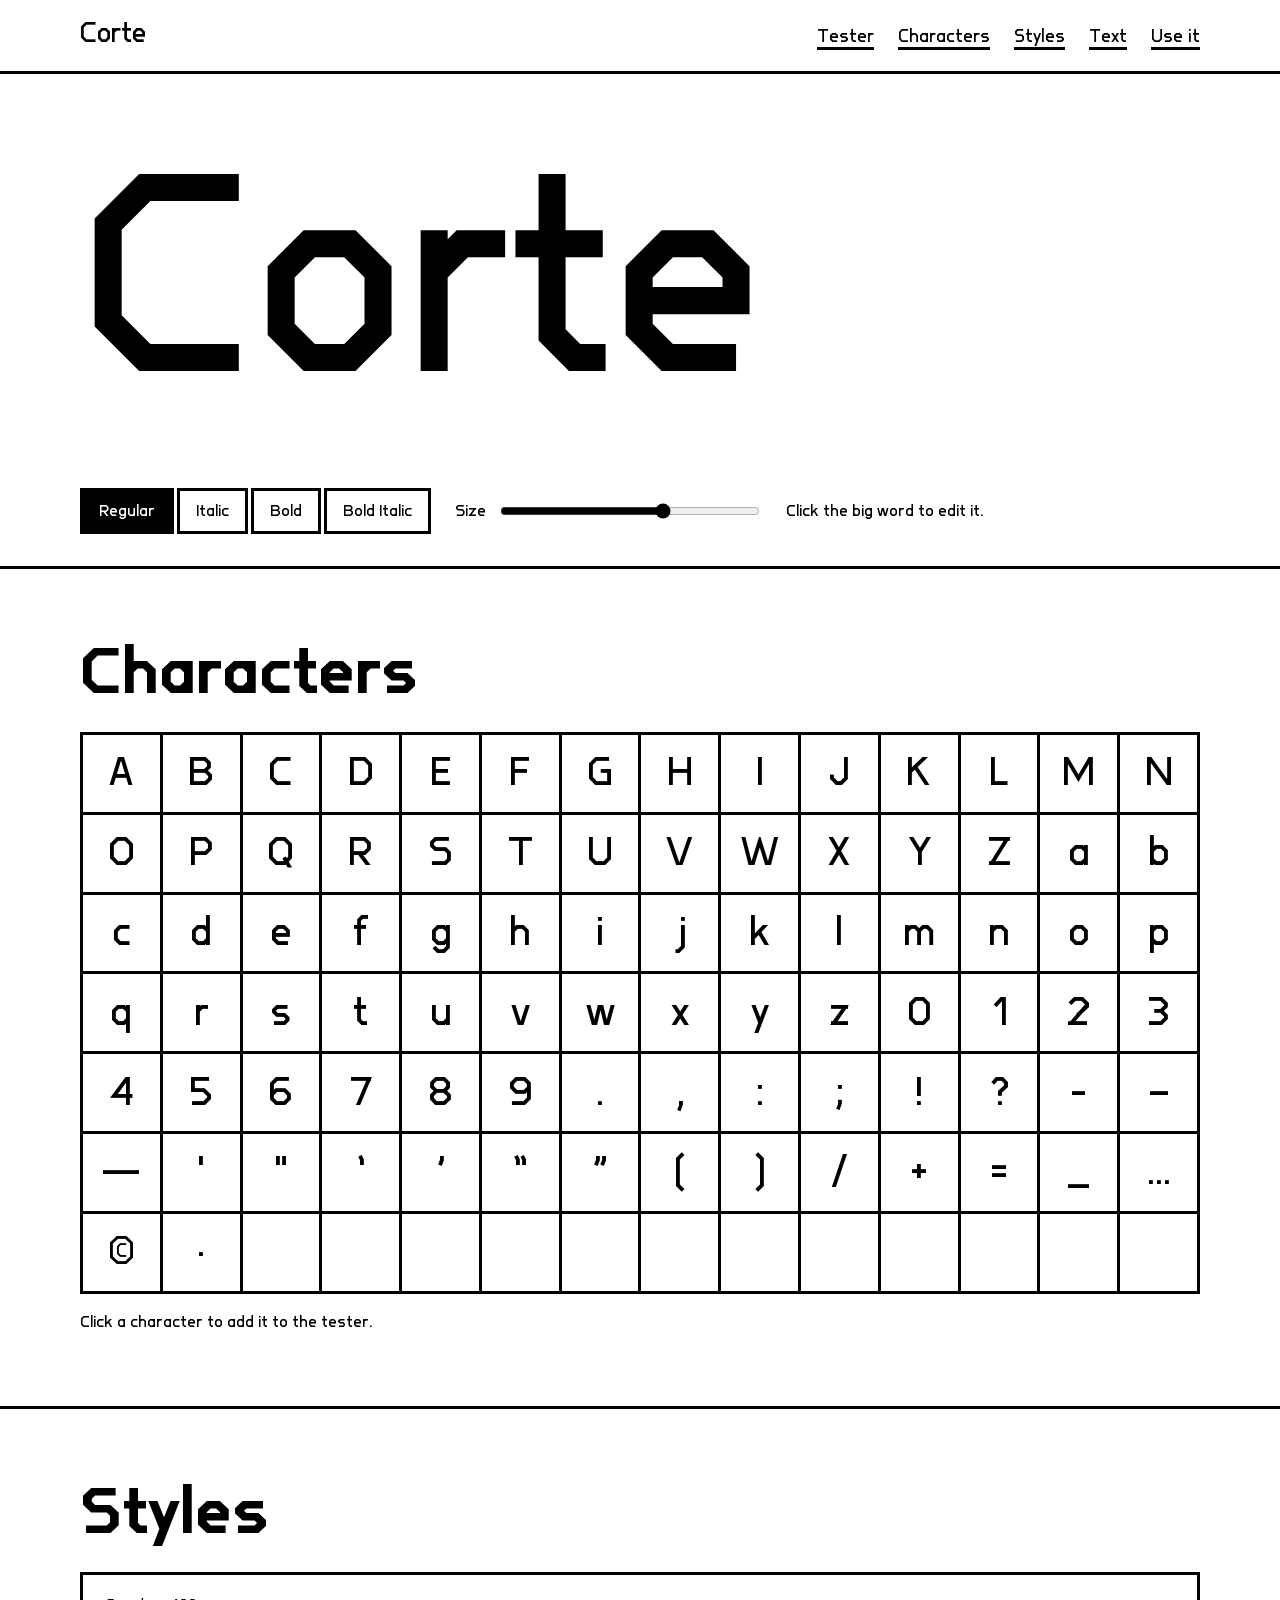
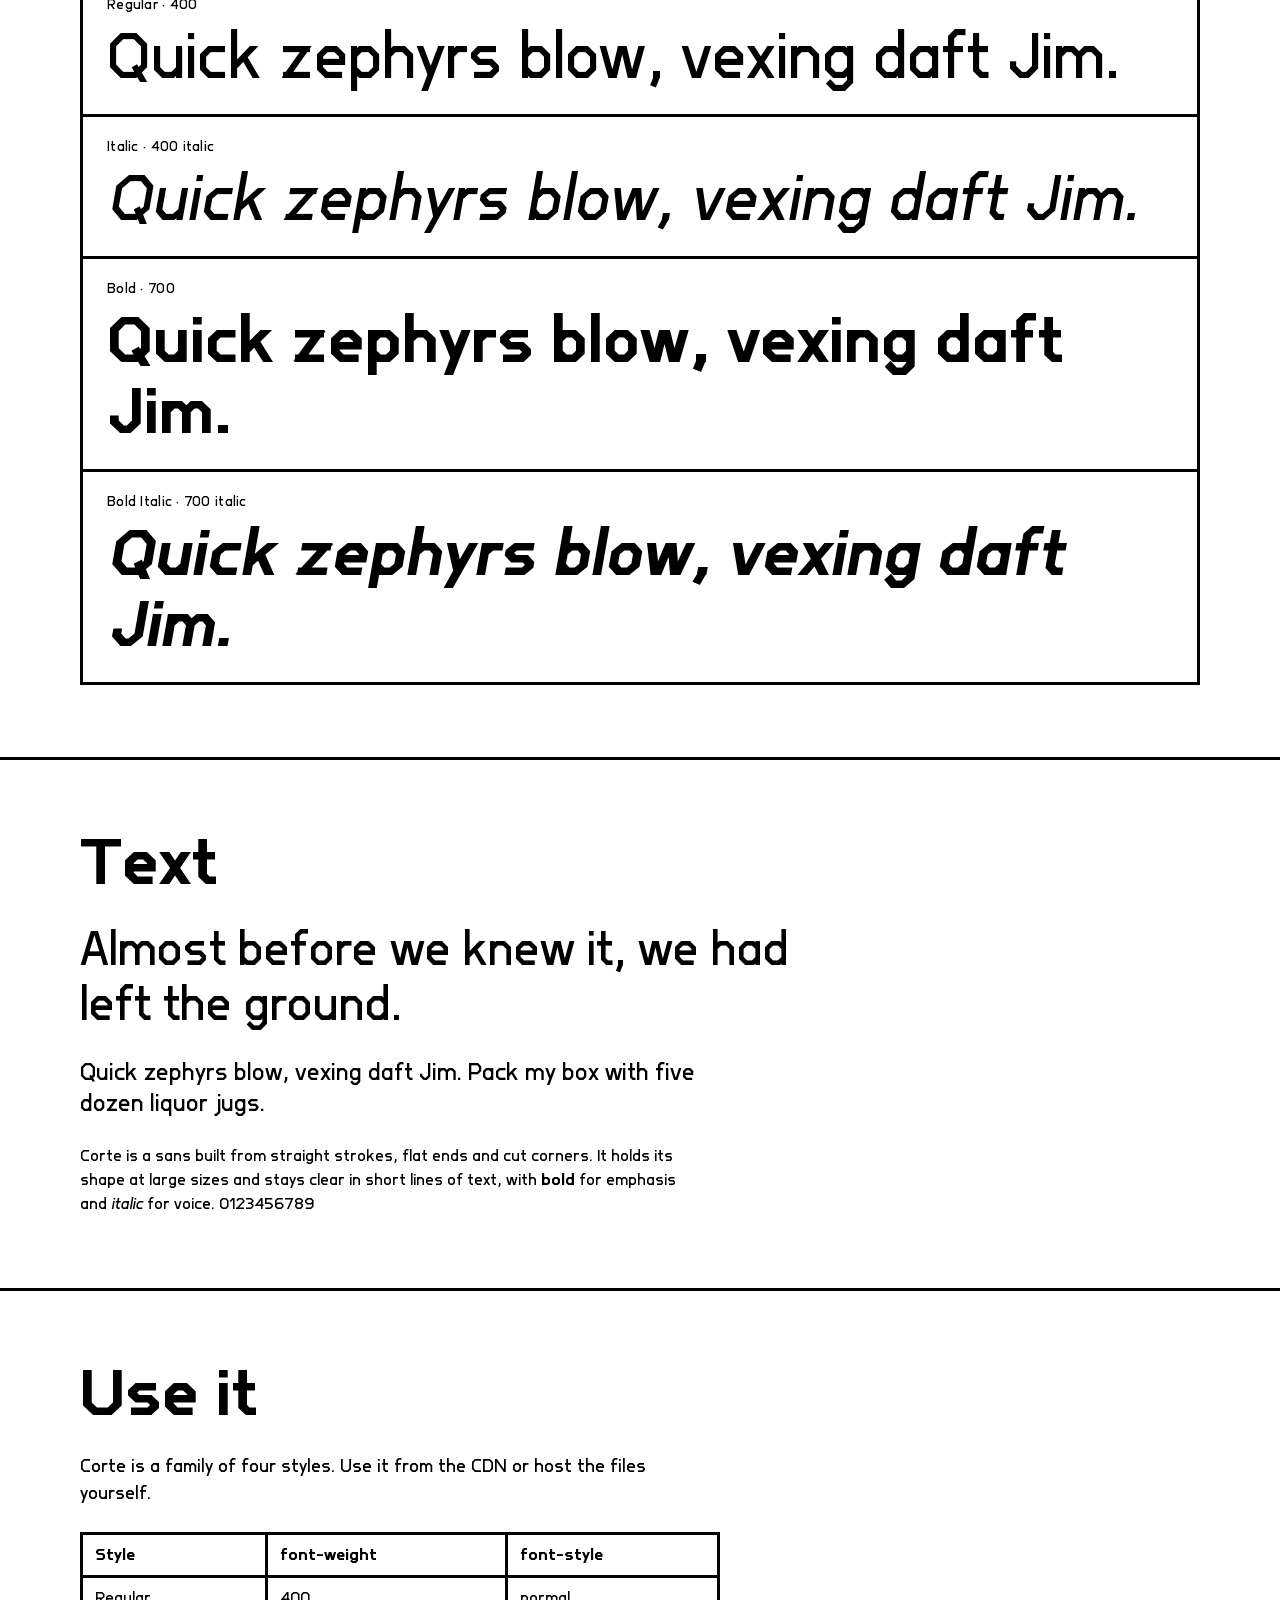
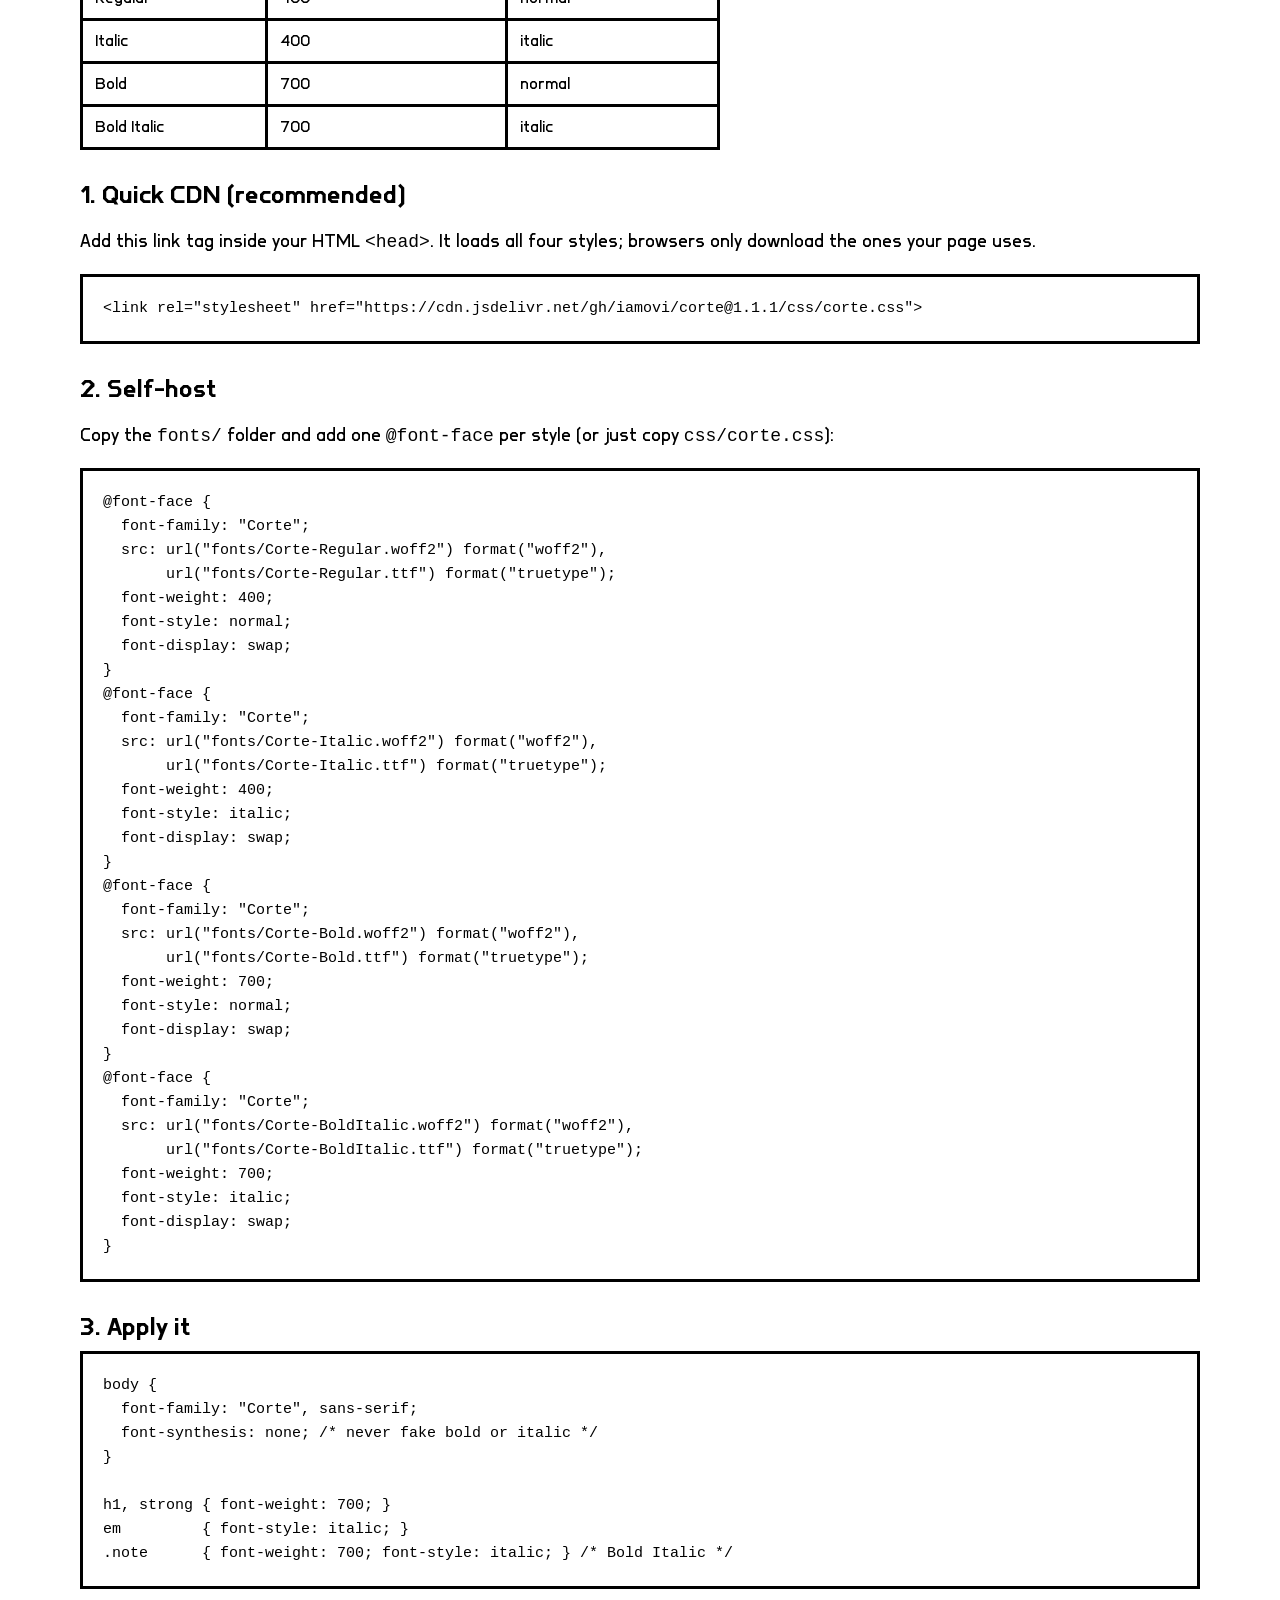
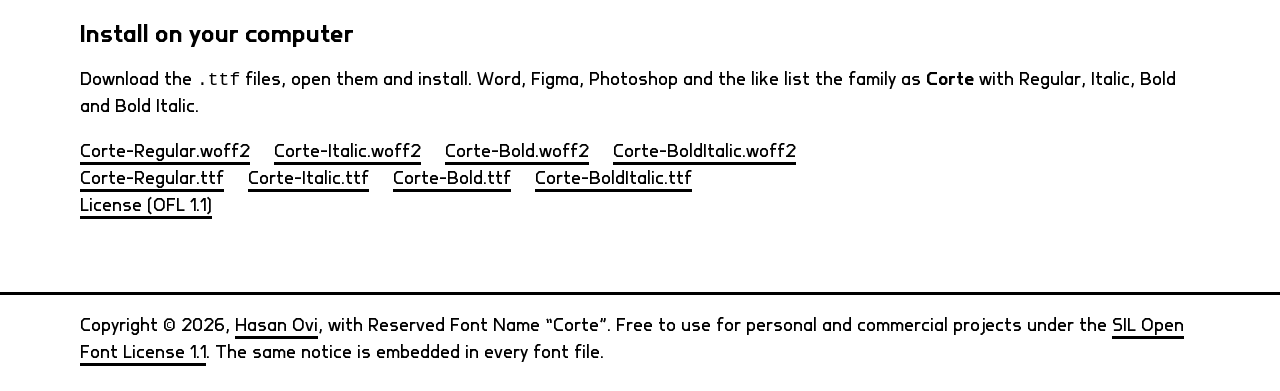
==== commit 20205525: "Add © and · glyphs, fix Bold nesting bug, bump to 1.1.1 - Add U+00A9 and U+00B7 to the Regular maste" ====
--- a/index.html
+++ b/index.html
@@ -102,7 +102,7 @@
 
       <h3>1. Quick CDN (recommended)</h3>
       <p>Add this link tag inside your HTML <code>&lt;head&gt;</code>. It loads all four styles; browsers only download the ones your page uses.</p>
-      <pre class="code"><code>&lt;link rel="stylesheet" href="https://cdn.jsdelivr.net/gh/iamovi/corte@1.1.0/css/corte.css"&gt;</code></pre>
+      <pre class="code"><code>&lt;link rel="stylesheet" href="https://cdn.jsdelivr.net/gh/iamovi/corte@1.1.1/css/corte.css"&gt;</code></pre>
 
       <h3>2. Self-host</h3>
       <p>Copy the <code>fonts/</code> folder and add one <code>@font-face</code> per style (or just copy <code>css/corte.css</code>):</p>
--- a/css/corte.css
+++ b/css/corte.css
@@ -1,5 +1,5 @@
 /*!
- * Corte 1.1.0 — Regular, Italic, Bold, Bold Italic
+ * Corte 1.1.1 — Regular, Italic, Bold, Bold Italic
  * Copyright (c) 2026, Hasan Ovi (https://github.com/iamovi),
  * with Reserved Font Name "Corte".
  * Licensed under the SIL Open Font License, Version 1.1 (https://openfontlicense.org)
--- a/css/style.css
+++ b/css/style.css
@@ -100,6 +100,7 @@
   cursor: pointer;
   padding: 0;
 }
+.grid .cell-fill { background: var(--bg); aspect-ratio: 1; }
 .grid button:hover, .grid button:focus-visible { background: var(--fg); color: var(--bg); outline: none; }
 .hint { margin: 16px 0 0; font-size: 16px; }
 
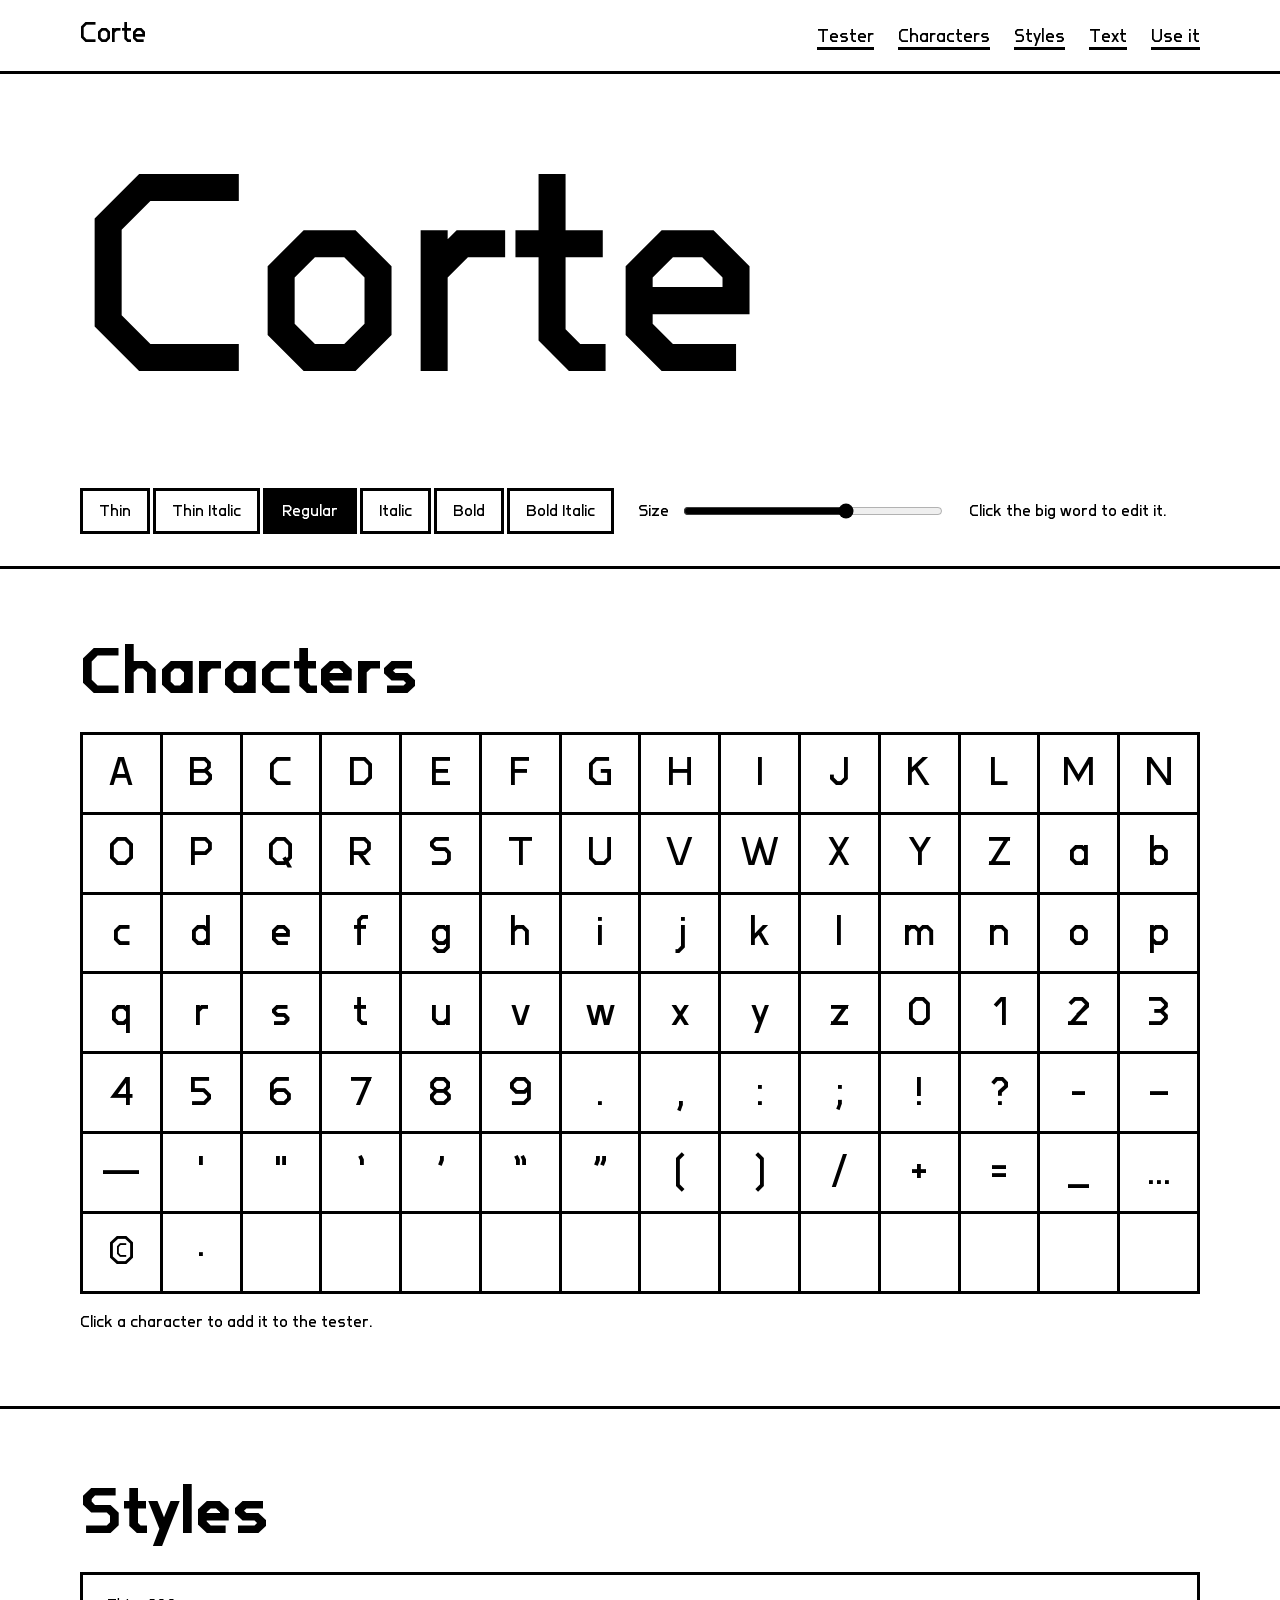
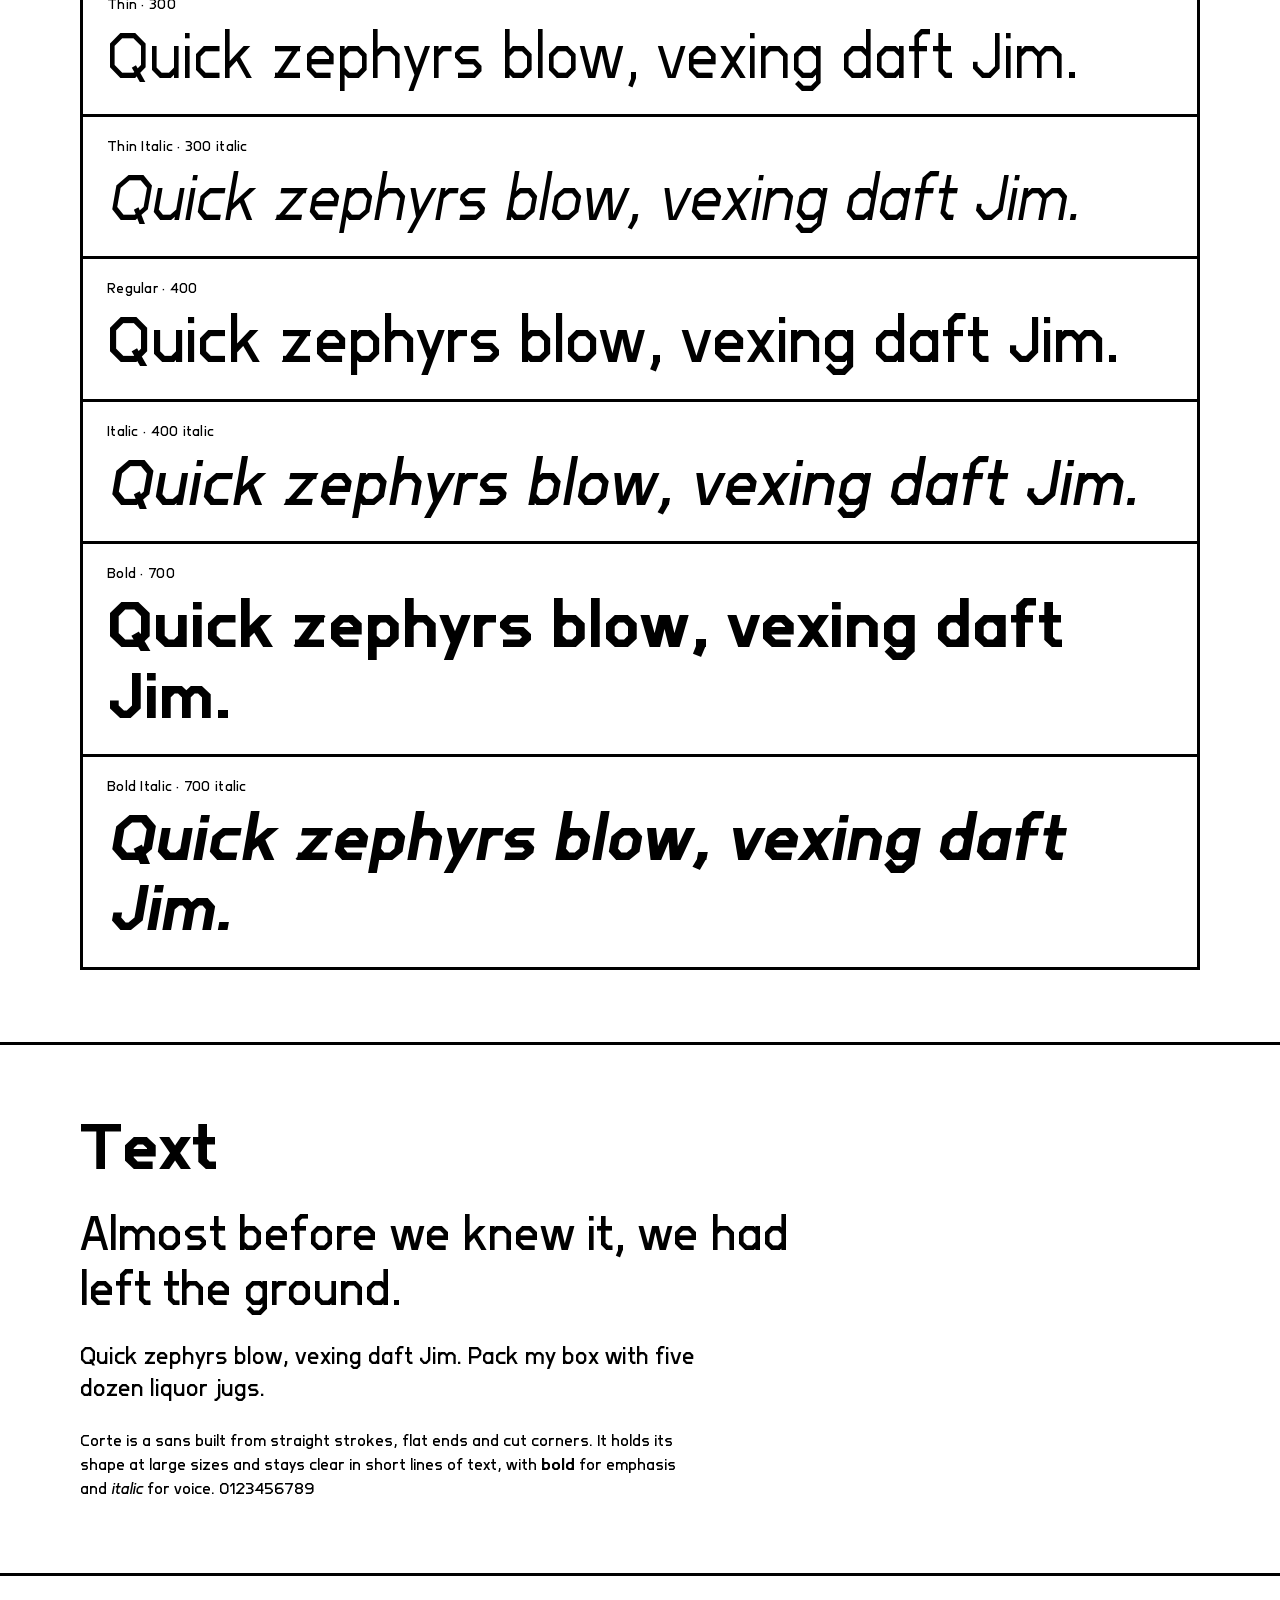
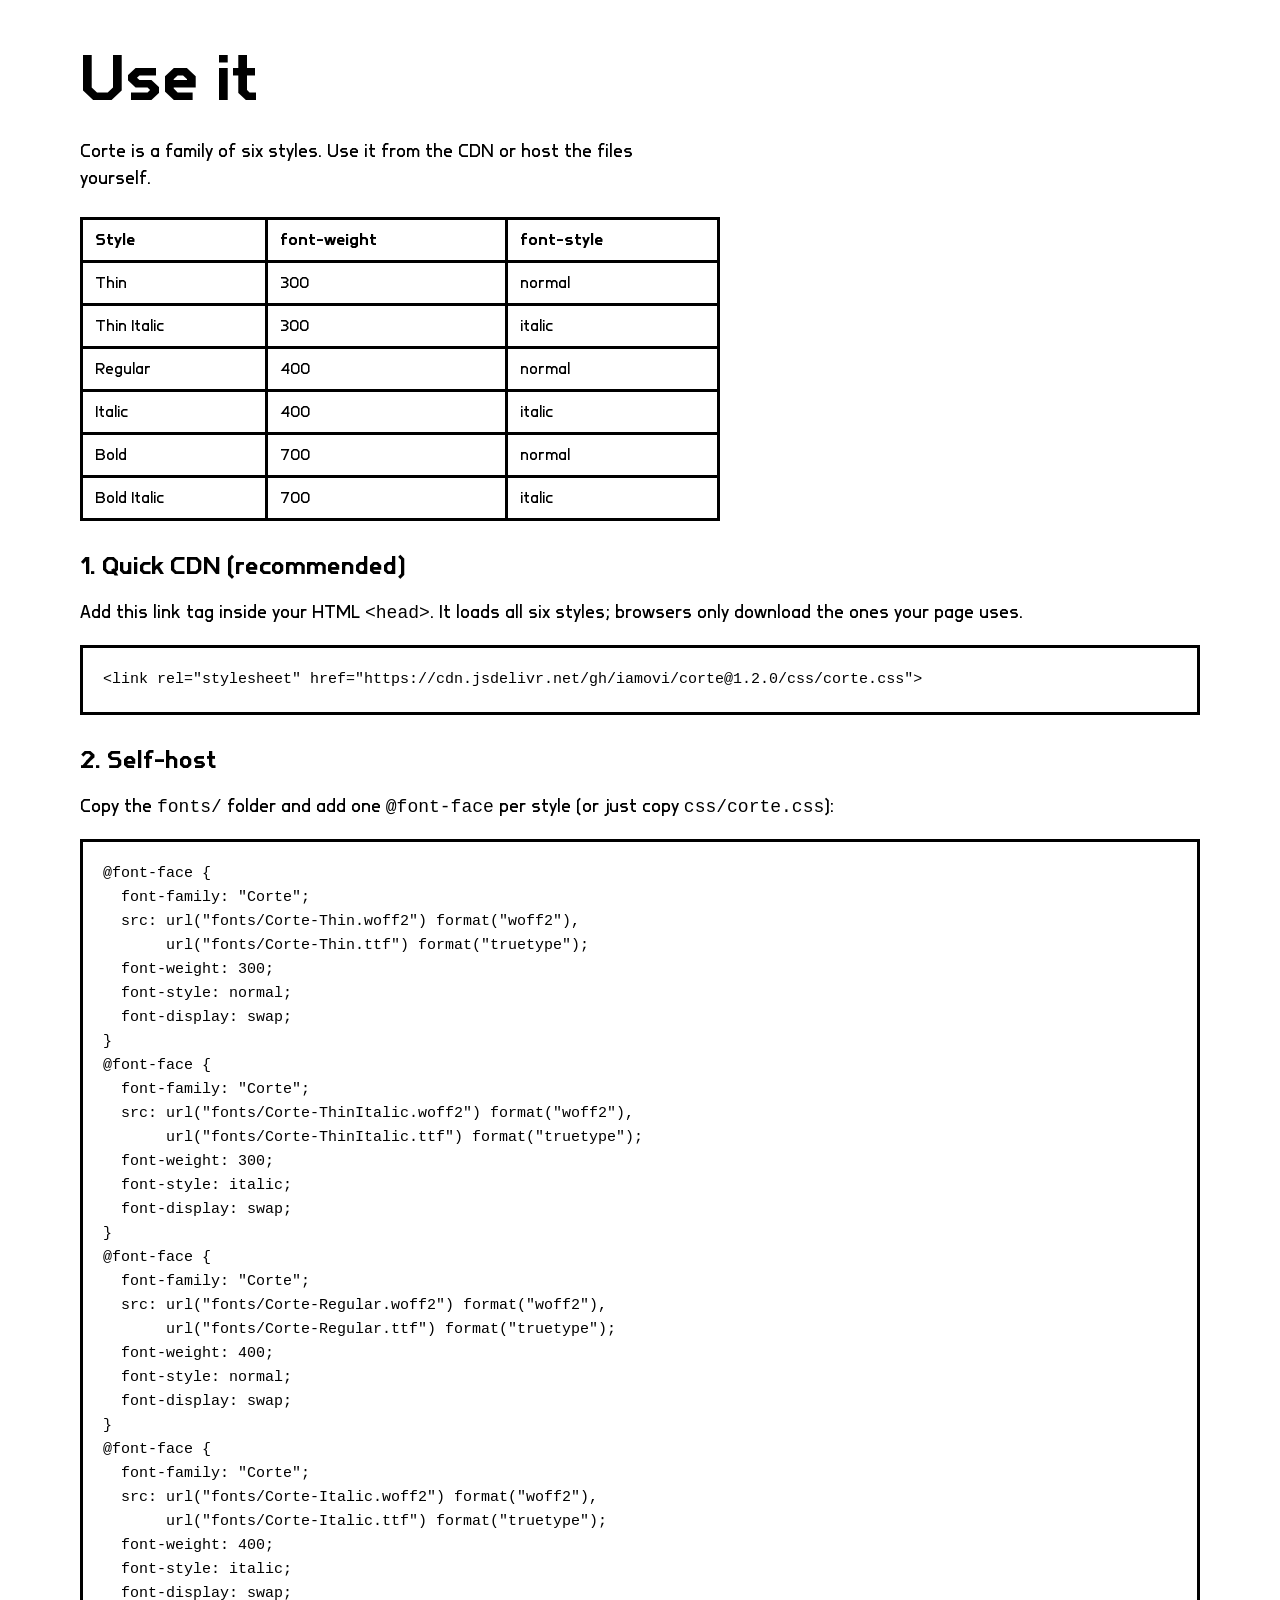
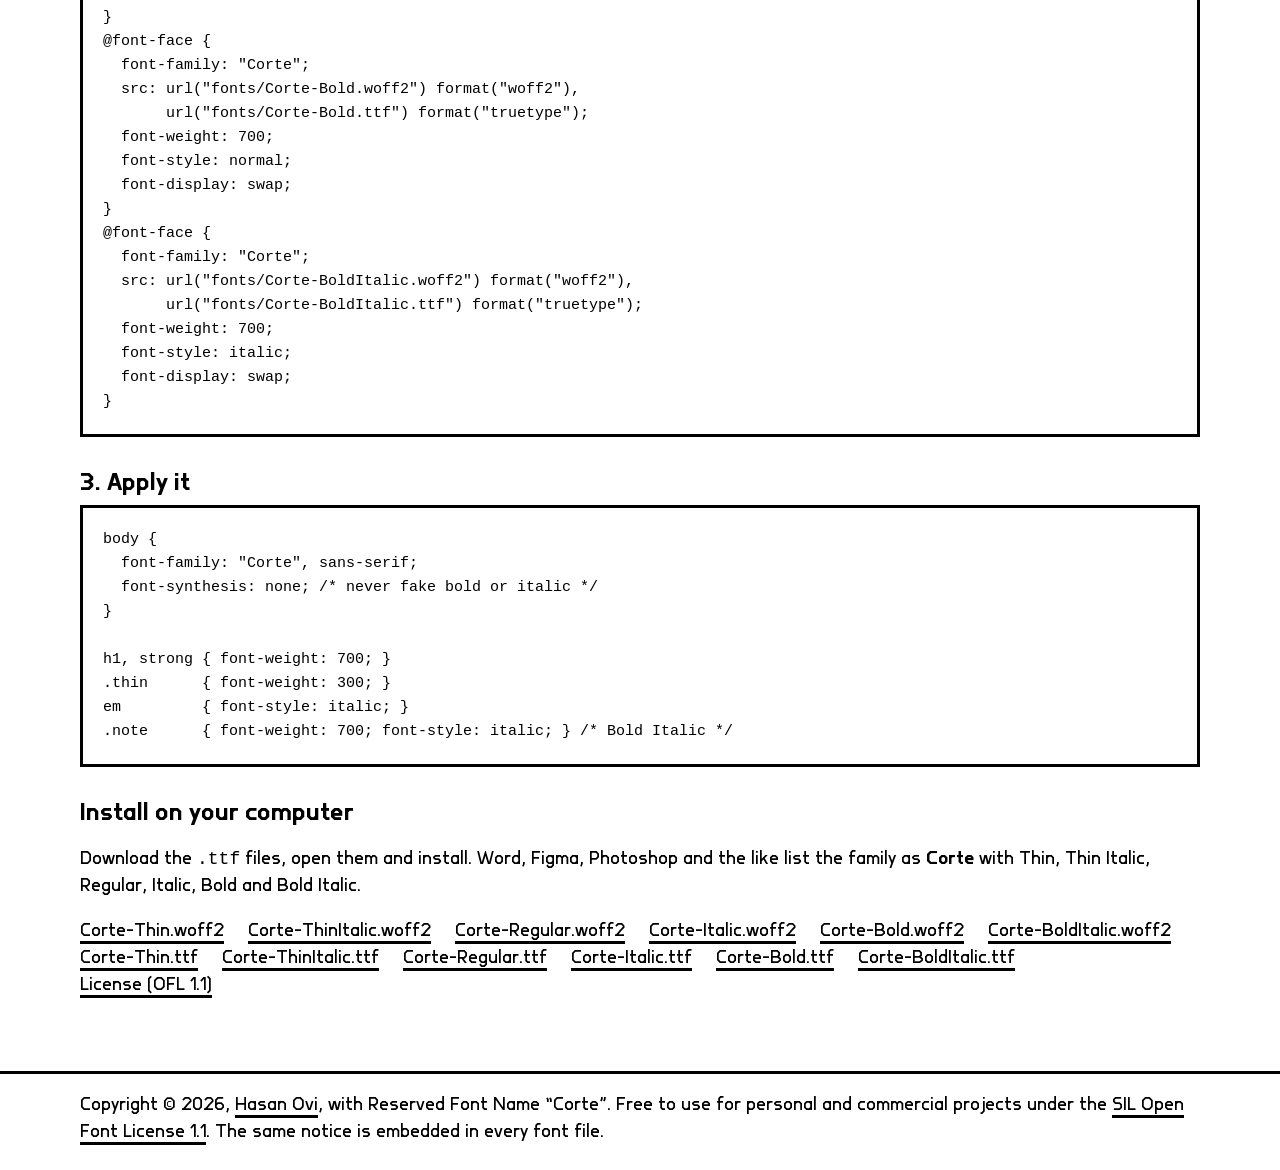
==== commit 711ec81c: "Add Thin and Thin Italic, release 1.2.0 Thin is generated from the Regular master by narrowing the o" ====
--- a/index.html
+++ b/index.html
@@ -4,7 +4,7 @@
 <meta charset="utf-8">
 <meta name="viewport" content="width=device-width, initial-scale=1">
 <title>Corte</title>
-<meta name="description" content="Corte is a sans-serif typeface built from straight strokes, flat ends and cut corners. Regular, Italic, Bold and Bold Italic. Free under the SIL Open Font License.">
+<meta name="description" content="Corte is a sans-serif typeface built from straight strokes, flat ends and cut corners. Thin, Thin Italic, Regular, Italic, Bold and Bold Italic. Free under the SIL Open Font License.">
 <link rel="icon" href="data:image/svg+xml,%3Csvg xmlns='http://www.w3.org/2000/svg' viewBox='0 0 100 100'%3E%3Crect width='100' height='100' fill='%23000'/%3E%3Cpath d='M74 22H42L26 38v24l16 16h32v-12H46l-8-8V42l8-8h28z' fill='%23fff'/%3E%3C/svg%3E">
 <link rel="preload" href="fonts/Corte-Regular.woff2" as="font" type="font/woff2" crossorigin>
 <link rel="preload" href="fonts/Corte-Bold.woff2" as="font" type="font/woff2" crossorigin>
@@ -31,6 +31,8 @@
       <h1 class="stage" id="stage" contenteditable="true" spellcheck="false" role="textbox" aria-label="Type here to test the font">Corte</h1>
       <div class="controls">
         <div class="styles" id="styleSwitch" role="group" aria-label="Font style">
+          <button type="button" data-weight="300" data-style="normal" aria-pressed="false">Thin</button>
+          <button type="button" data-weight="300" data-style="italic" aria-pressed="false">Thin Italic</button>
           <button type="button" data-weight="400" data-style="normal" aria-pressed="true">Regular</button>
           <button type="button" data-weight="400" data-style="italic" aria-pressed="false">Italic</button>
           <button type="button" data-weight="700" data-style="normal" aria-pressed="false">Bold</button>
@@ -57,6 +59,14 @@
       <h2>Styles</h2>
       <div class="specimens">
         <div>
+          <p class="label">Thin &middot; 300</p>
+          <p class="big w300">Quick zephyrs blow, vexing daft Jim.</p>
+        </div>
+        <div>
+          <p class="label">Thin Italic &middot; 300 italic</p>
+          <p class="big w300i">Quick zephyrs blow, vexing daft Jim.</p>
+        </div>
+        <div>
           <p class="label">Regular &middot; 400</p>
           <p class="big w400">Quick zephyrs blow, vexing daft Jim.</p>
         </div>
@@ -88,11 +98,13 @@
   <section id="use">
     <div class="wrap">
       <h2>Use it</h2>
-      <p class="lead">Corte is a family of four styles. Use it from the CDN or host the files yourself.</p>
+      <p class="lead">Corte is a family of six styles. Use it from the CDN or host the files yourself.</p>
 
       <table class="table">
         <thead><tr><th>Style</th><th>font-weight</th><th>font-style</th></tr></thead>
         <tbody>
+          <tr><td>Thin</td><td>300</td><td>normal</td></tr>
+          <tr><td>Thin Italic</td><td>300</td><td>italic</td></tr>
           <tr><td>Regular</td><td>400</td><td>normal</td></tr>
           <tr><td>Italic</td><td>400</td><td>italic</td></tr>
           <tr><td>Bold</td><td>700</td><td>normal</td></tr>
@@ -101,12 +113,28 @@
       </table>
 
       <h3>1. Quick CDN (recommended)</h3>
-      <p>Add this link tag inside your HTML <code>&lt;head&gt;</code>. It loads all four styles; browsers only download the ones your page uses.</p>
-      <pre class="code"><code>&lt;link rel="stylesheet" href="https://cdn.jsdelivr.net/gh/iamovi/corte@1.1.1/css/corte.css"&gt;</code></pre>
+      <p>Add this link tag inside your HTML <code>&lt;head&gt;</code>. It loads all six styles; browsers only download the ones your page uses.</p>
+      <pre class="code"><code>&lt;link rel="stylesheet" href="https://cdn.jsdelivr.net/gh/iamovi/corte@1.2.0/css/corte.css"&gt;</code></pre>
 
       <h3>2. Self-host</h3>
       <p>Copy the <code>fonts/</code> folder and add one <code>@font-face</code> per style (or just copy <code>css/corte.css</code>):</p>
       <pre class="code"><code>@font-face {
+  font-family: "Corte";
+  src: url("fonts/Corte-Thin.woff2") format("woff2"),
+       url("fonts/Corte-Thin.ttf") format("truetype");
+  font-weight: 300;
+  font-style: normal;
+  font-display: swap;
+}
+@font-face {
+  font-family: "Corte";
+  src: url("fonts/Corte-ThinItalic.woff2") format("woff2"),
+       url("fonts/Corte-ThinItalic.ttf") format("truetype");
+  font-weight: 300;
+  font-style: italic;
+  font-display: swap;
+}
+@font-face {
   font-family: "Corte";
   src: url("fonts/Corte-Regular.woff2") format("woff2"),
        url("fonts/Corte-Regular.ttf") format("truetype");
@@ -146,19 +174,24 @@
 }
 
 h1, strong { font-weight: 700; }
+.thin      { font-weight: 300; }
 em         { font-style: italic; }
 .note      { font-weight: 700; font-style: italic; } /* Bold Italic */</code></pre>
 
       <h3>Install on your computer</h3>
-      <p>Download the <code>.ttf</code> files, open them and install. Word, Figma, Photoshop and the like list the family as <strong>Corte</strong> with Regular, Italic, Bold and Bold Italic.</p>
+      <p>Download the <code>.ttf</code> files, open them and install. Word, Figma, Photoshop and the like list the family as <strong>Corte</strong> with Thin, Thin Italic, Regular, Italic, Bold and Bold Italic.</p>
 
       <p class="downloads">
+        <a href="fonts/Corte-Thin.woff2" download>Corte-Thin.woff2</a>
+        <a href="fonts/Corte-ThinItalic.woff2" download>Corte-ThinItalic.woff2</a>
         <a href="fonts/Corte-Regular.woff2" download>Corte-Regular.woff2</a>
         <a href="fonts/Corte-Italic.woff2" download>Corte-Italic.woff2</a>
         <a href="fonts/Corte-Bold.woff2" download>Corte-Bold.woff2</a>
         <a href="fonts/Corte-BoldItalic.woff2" download>Corte-BoldItalic.woff2</a>
       </p>
       <p class="downloads">
+        <a href="fonts/Corte-Thin.ttf" download>Corte-Thin.ttf</a>
+        <a href="fonts/Corte-ThinItalic.ttf" download>Corte-ThinItalic.ttf</a>
         <a href="fonts/Corte-Regular.ttf" download>Corte-Regular.ttf</a>
         <a href="fonts/Corte-Italic.ttf" download>Corte-Italic.ttf</a>
         <a href="fonts/Corte-Bold.ttf" download>Corte-Bold.ttf</a>
--- a/css/corte.css
+++ b/css/corte.css
@@ -1,9 +1,25 @@
 /*!
- * Corte 1.1.1 — Regular, Italic, Bold, Bold Italic
+ * Corte 1.2.0 — Thin, Thin Italic, Regular, Italic, Bold, Bold Italic
  * Copyright (c) 2026, Hasan Ovi (https://github.com/iamovi),
  * with Reserved Font Name "Corte".
  * Licensed under the SIL Open Font License, Version 1.1 (https://openfontlicense.org)
  */
+@font-face {
+  font-family: "Corte";
+  src: url("../fonts/Corte-Thin.woff2") format("woff2"),
+       url("../fonts/Corte-Thin.ttf") format("truetype");
+  font-weight: 300;
+  font-style: normal;
+  font-display: swap;
+}
+@font-face {
+  font-family: "Corte";
+  src: url("../fonts/Corte-ThinItalic.woff2") format("woff2"),
+       url("../fonts/Corte-ThinItalic.ttf") format("truetype");
+  font-weight: 300;
+  font-style: italic;
+  font-display: swap;
+}
 @font-face {
   font-family: "Corte";
   src: url("../fonts/Corte-Regular.woff2") format("woff2"),
--- a/css/style.css
+++ b/css/style.css
@@ -75,6 +75,8 @@
 .specimens > div:last-child { border-bottom: 0; }
 .specimens .label { margin: 0 0 8px; font-size: 14px; font-weight: 400; font-style: normal; letter-spacing: .02em; }
 .specimens .big { margin: 0; font-size: clamp(32px, 6vw, 64px); line-height: 1.1; overflow-wrap: anywhere; }
+.w300 { font-weight: 300; font-style: normal; }
+.w300i { font-weight: 300; font-style: italic; }
 .w400 { font-weight: 400; font-style: normal; }
 .w400i { font-weight: 400; font-style: italic; }
 .w700 { font-weight: 700; font-style: normal; }
